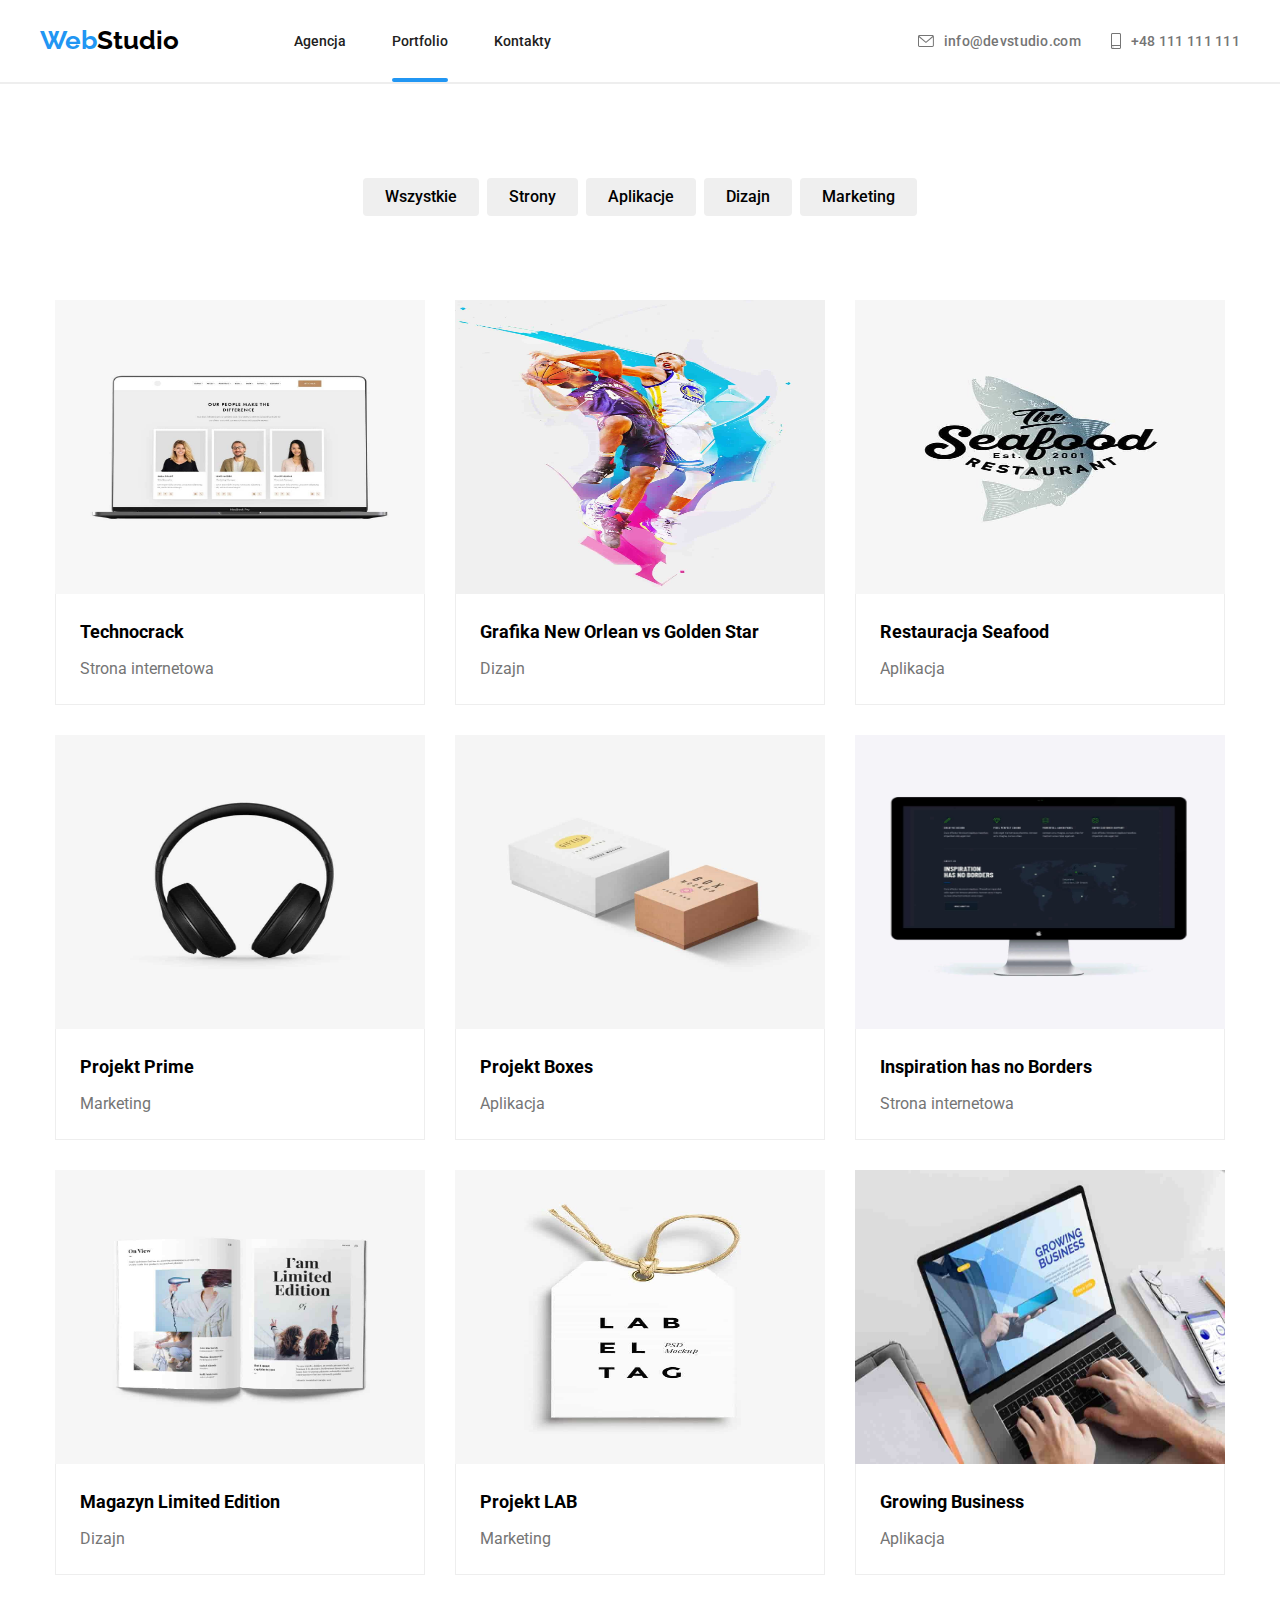
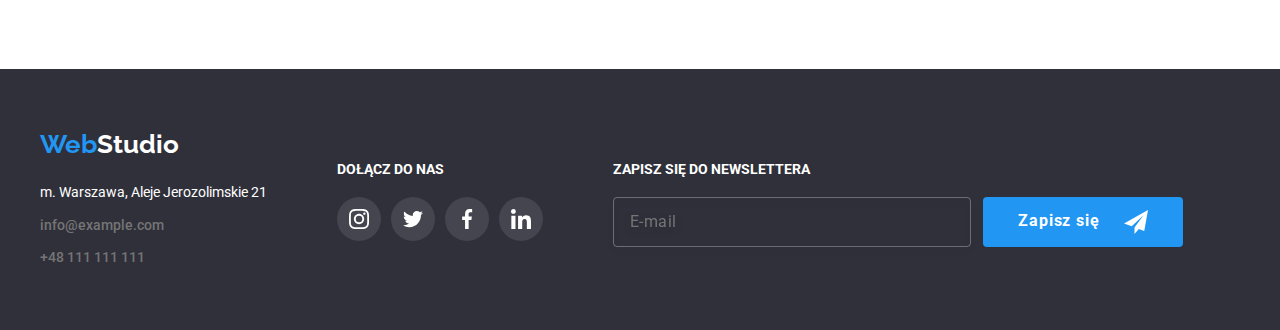
==== portfolio.html @ 79625eb6 "probna wersja" ====
<!DOCTYPE html>
<html lang="pl">
  <head>
    <meta charset="UTF-8" />
    <meta http-equiv="X-UA-Compatible" content="IE=edge" />
    <meta name="viewport" content="width=device-width, initial-scale=1.0" />
    <title>Portfolio</title>
    <link rel="stylesheet" href="https://cdnjs.cloudflare.com/ajax/libs/modern-normalize/1.1.0/modern-normalize.min.css" />
    <link rel="stylesheet" href="./css/main.min.css" />
    <link rel="preconnect" href="https://fonts.googleapis.com" />
    <link rel="preconnect" href="https://fonts.gstatic.com" crossorigin />
    <link
      href="https://fonts.googleapis.com/css2?family=Raleway:wght@700&family=Roboto:wght@400;500;700;900&display=swap"
      rel="stylesheet"
    />
  </head>
  <body>
    
      <header class="header">
        <div class="container">
        <div class="page-header">
          <a class="logo" href="index.html"><span class="logo--highlight">Web</span>Studio</a>
          <nav class="nav">
            <ul class="nav__list">
              <li><a class="nav__item" href="index.html">Agencja</a></li>
              <li>
                <a class="nav__item nav__item--active" href="portfolio.html">Portfolio</a>
              </li>
              <li><a class="nav__item" href="#">Kontakty</a></li>
            </ul>
          </nav>
          <div class="contact">
            <ul class="contact__list">
              <li>
                <a class="contact__item contact__item--mail" href="mailto:info@devstudio.com"
                  >
                  <div class="contact__icon">
                  <svg width="16" height="12">
                    <use href="./images/icons.svg#icon-email"></use>
                  </svg>
                </div>
                  info@devstudio.com</a
                >
              </li>
              <li>
                <a class="contact__item contact__item--number" href="tel:+48111111111"
                  >
                  <div class="contact__icon">
                  <svg width="10" height="16">
                  <use href="./images/icons.svg#icon-smartphone"></use>
                  </svg>
                  </div>
             +48 111 111 111</a
                >
              </li>
            </ul>
          </div>
        </div>
        </div>
      </header>
      <hr class="header__border" />
      
        <main>
          <section>
          <div class="container">
          <div class="buttons">
            <ul class="button__list">
              <li>
                <button type="button" class="button--portfolio">
                  <span class="button--text">Wszystkie</span>
                </button>
              </li>
              <li>
                <button type="button" class="button--portfolio">
                  <span class="button--text">Strony</span>
                </button>
              </li>
              <li>
                <button type="button" class="button--portfolio">
                  <span class="button--text">Aplikacje</span>
                </button>
              </li>
              <li>
                <button type="button" class="button--portfolio">
                  <span class="button--text">Dizajn</span>
                </button>
              </li>
              <li>
                <button type="button" class="button--portfolio">
                  <span class="button--text">Marketing</span>
                </button>
              </li>
            </ul>
          </div>
          </div>
        </section>
        <div class="container">
          <div>
            <ul class="grid grid__list">
              <li class="grid__item">
                <figure class=" grid__overlay">
                  <div class="grid__overlay--second">
                    <img class="grid__image"
                    src="images/photo2-1.jpg"
                    alt="Przedstawienie pracowników"
                    width="370"
                    height="294"
                  />
                  <div class="text__box">
                    <p class="text__box--description">Technocrack jest popularną platformą wykorzystywaną do rozpowszechniania koronawirusa. Firmy wykorzystują tę platformę do celów szpiegowskich i ataków na niezabezpieczone serwery konkurencji</p>
                  </div>
                  </div>
                  
                  
                  <figcaption class="grid__figcaption">
                    <p class="grid__name">Technocrack</p>
                    <p class="grid__subtitle">Strona internetowa</p>
                  </figcaption>
                </figure>
              </li>
              <li class="grid__item">
                <figure class=" grid__overlay">
                  <div class="grid__overlay--second">
                    <img class="grid__image"
                    src="images/photo2-2.jpg"
                    alt="Koszykarze walczący o piłkę"
                    width="370"
                    height="294"
                  />
                  <div class="text__box">
                    <p class="text__box--description">Technocrack jest popularną platformą wykorzystywaną do rozpowszechniania koronawirusa. Firmy wykorzystują tę platformę do celów szpiegowskich i ataków na niezabezpieczone serwery konkurencji</p>
                  </div>
                  </div>
                  
                  
                  <figcaption class="grid__figcaption">
                    <p class="grid__name">
                      Grafika New Orlean vs Golden Star
                    </p>

                    <p class="grid__subtitle">Dizajn</p>
                  </figcaption>
                </figure>
              </li>
              <li class=" grid__item">
                <figure class="grid__overlay">
                  <div class="grid__overlay--second">
                     <img class="grid__image"
                    src="images/photo2-3.jpg"
                    alt="Logo Restauracji"
                    width="370"
                    height="294"
                  />
                  <div class="text__box">
                    <p class="text__box--description">Technocrack jest popularną platformą wykorzystywaną do rozpowszechniania koronawirusa. Firmy wykorzystują tę platformę do celów szpiegowskich i ataków na niezabezpieczone serwery konkurencji</p>
                  </div>
                  </div>
                  
                  <figcaption class="grid__figcaption">
                    <p class="grid__name">Restauracja Seafood</p>
                    <p class="grid__subtitle">Aplikacja</p>
                  </figcaption>
                </figure>
              </li>
              <li class="grid__item">
                <figure class="grid__overlay">
                  <div class="grid__overlay--second">
                    <img class="grid__image"
                    src="images/photo2-4.jpg"
                    alt="Słuchawki nauszne"
                    width="370"
                    height="294"
                  />
                  <div class="text__box">
                    <p class="text__box--description">Technocrack jest popularną platformą wykorzystywaną do rozpowszechniania koronawirusa. Firmy wykorzystują tę platformę do celów szpiegowskich i ataków na niezabezpieczone serwery konkurencji</p>
                  </div>
                  </div>
                  
                  <figcaption class="grid__figcaption">
                    <p class="grid__name">Projekt Prime</p>
                    <p class="grid__subtitle">Marketing</p>
                  </figcaption>
                </figure>
              </li>
              <li class="grid__item">
                <figure class="grid__overlay">
                  <div class="grid__overlay--second">
                    <img class="grid__image"
                    src="images/photo2-5.jpg"
                    alt="Dwa pudełka różnej wielkości"
                    width="370"
                    height="294"
                  />
                  <div class="text__box">
                    <p class="text__box--description">Technocrack jest popularną platformą wykorzystywaną do rozpowszechniania koronawirusa. Firmy wykorzystują tę platformę do celów szpiegowskich i ataków na niezabezpieczone serwery konkurencji</p>
                  </div>
                  </div>
                  
                  <figcaption class="grid__figcaption">
                    <p class="grid__name">Projekt Boxes</p>
                    <p class="grid__subtitle">Aplikacja</p>
                  </figcaption>
                </figure>
              </li>
              <li class="grid__item">
                <figure class="grid__overlay">
                  <div class="grid__overlay--second">
                    <img class="grid__image"
                    src="images/photo2-6.jpg"
                    alt="Monitor przedstawiający aplikację"
                    width="370"
                    height="294"
                  />
                  <div class="text__box">
                    <p class="text__box--description">Technocrack jest popularną platformą wykorzystywaną do rozpowszechniania koronawirusa. Firmy wykorzystują tę platformę do celów szpiegowskich i ataków na niezabezpieczone serwery konkurencji</p>
                  </div>
                  </div>
                  
                  <figcaption class="grid__figcaption">
                    <p class="grid__name">
                      Inspiration has no Borders
                    </p>
                    <p class="grid__subtitle">Strona internetowa</p>
                  </figcaption>
                </figure>
              </li>
              <li class=" grid__item">
                <figure class="grid__overlay">
                  <div class="grid__overlay--second">
                    <img class="grid__image"
                    src="images/photo2-7.jpg"
                    alt="Strony czasopisma"
                    width="370"
                    height="294"
                  />
                  <div class="text__box">
                    <p class="text__box--description">Technocrack jest popularną platformą wykorzystywaną do rozpowszechniania koronawirusa. Firmy wykorzystują tę platformę do celów szpiegowskich i ataków na niezabezpieczone serwery konkurencji</p>
                  </div>
                  </div>
                 
                  <figcaption class="grid__figcaption">
                    <p class="grid__name">
                      Magazyn Limited Edition
                    </p>
                    <p class="grid__subtitle">Dizajn</p>
                  </figcaption>
                </figure>
              </li>
              <li class=" grid__item">
                <figure class="grid__overlay">
                  <div class="grid__overlay--second">
                    <img class="grid__image"
                    src="images/photo2-8.jpg"
                    alt="Biały brelok z napisem"
                    width="370"
                    height="294"
                  />
                  <div class="text__box">
                    <p class="text__box--description">Technocrack jest popularną platformą wykorzystywaną do rozpowszechniania koronawirusa. Firmy wykorzystują tę platformę do celów szpiegowskich i ataków na niezabezpieczone serwery konkurencji</p>
                  </div>
                  </div>
                  
                  <figcaption class="grid__figcaption">
                    <p class="grid__name">Projekt LAB</p>
                    <p class="grid__subtitle">Marketing</p>
                  </figcaption>
                </figure>
              </li>
              <li class=" grid__item">
                <figure class="grid__overlay">
                  <div class="grid__overlay--second">
                     <img class="grid__image"
                    src="images/photo2-9.jpg"
                    alt="Laptop przedstawiający aplikację biznesową"
                    width="370"
                    height="294"
                  />
                  <div class="text__box">
                    <p class="text__box--description">Technocrack jest popularną platformą wykorzystywaną do rozpowszechniania koronawirusa. Firmy wykorzystują tę platformę do celów szpiegowskich i ataków na niezabezpieczone serwery konkurencji</p>
                  </div>
                  </div>
                 
                  <figcaption class="grid__figcaption">
                    <p class="grid__name">Growing Business</p>
                    <p class="grid__subtitle">Aplikacja</p>
                  </figcaption>
                </figure>
              </li>
            </ul>
          </div>
          </div>
        </div>
        </main>
      
        <footer class="footer">
        <div class="container">
        <div class="page-footer">
          <a class="logo" href="index.html"
            ><span class="logo--highlight">Web</span
            ><span class="logo--second-color">Studio</span></a
          >
          <div class="page-footer__description">
            <div>
          <address class="address"><p class="address--color"> m. Warszawa, Aleje Jerozolimskie 21</p>
          <div>
            <ul class="footer-contact__list">
              <li class="footer-contact__item--mail">
                <a class="footer-contact__link" href="mailto:info@example.com"
                  >info@example.com</a
                >
              </li>
              <li class="footer-contact__item--number">
                <a class="footer-contact__link" href="tel:+48111111111"
                  >+48 111 111 111</a
                >
              </li>
            </ul>
          </div>
        </div>
        <div class="page-footer__description--section">
          <h4>DOŁĄCZ DO NAS</h4>
          <ul class="social__list">
            <li>
              <a class="social__link" href="#">
                <svg class="social__icon">
                  <use width="20" height="20" href="./images/icons.svg#icon-instagram"></use>
                </svg>
              </a>
            </li>
            <li>
              <a class="social__link" href="#">
                <svg class="social__icon">
                  <use width="20" height="20" href="./images/icons.svg#icon-twitter-1"></use>
                </svg>
              </a>
            </li>
            <li>
              <a class="social__link" href="#">
                <svg class="social__icon">
                  <use width="20" height="20" href="./images/icons.svg#icon-facebook-1"></use>
                </svg>
              </a>
            </li>
            <li>
              <a class="social__link" href="#">
                <svg class="social__icon">
                  <use width="20" height="20" href="./images/icons.svg#icon-linkedin-1"></use>
                </svg>
              </a>
            </li>
          </ul>
        </div>
      </addres>
      <div class="newsletter-box">
        <h4 class="newsletter__text">ZAPISZ SIĘ DO NEWSLETTERA</h4>
        <form class="newsletter__form">
          <label class="newsletter__label">
            <input class="newsletter__input" type="email" name="email" placeholder="E-mail">
          </label>
          <button class="newsletter__submit" type="submit">Zapisz się
            <svg width="24px" height="24px">
              <use href="images/icons.svg#icon-icon-send"></use>
            </svg>
          </button>
        </form>
      </div>
        </div>
        </div>
        </div>
      </footer>
     <script src="./js/modal.js"></script>
  </body>
</html>
---- css/main.min.css ----
.backdrop{position:fixed;left:0px;top:0px;z-index:3;width:100%;height:100%;background-color:rgba(0,0,0,.2);transition:transform 500ms linear,visibility 500ms linear,opacity 500ms linear}.is-hidden{transform:scaleY(0);visibility:hidden;opacity:0;pointer-events:none}button:hover,button:active,button:focus{color:var(--second-color, white);background-color:#2196f3}.buttons{display:flex;justify-content:space-around}.button__list{list-style-type:none;display:flex;gap:8px;padding-top:94px}.button--portfolio{padding:6px 22px;border-radius:4px;line-height:1.625;color:var(--brand-color, black);border:#f5f4fa;font-weight:500;font-size:16px;transition:color 250ms cubic-bezier(0.4, 0, 0.2, 1)}.button--portfolio:hover{box-shadow:0px 3px 1px rgba(0,0,0,.1),0px 1px 2px rgba(0,0,0,.08),0px 2px 2px rgba(0,0,0,.12);cursor:pointer}.button--text{font-weight:500;font-size:16px}.header{display:flex;margin-left:15px;margin-right:15px}.header__border{border:1px solid #eee;margin:0}.page-header{display:flex;justify-content:space-between;align-items:center}.logo{text-decoration:none;font-family:"Raleway",sans-serif;line-height:1.2;color:var(--brand-color, black);font-weight:700;font-size:26px;padding-top:24px;padding-bottom:25px}.logo--highlight{color:#2196f3}.logo--second-color{color:var(--second-color, white)}.nav{display:inline-flex;gap:46px;margin-left:93px;margin-right:345px}.nav__list{list-style-type:none;display:flex;gap:46px;padding-top:32px}.nav__item{font-family:"Roboto";font-style:normal;font-weight:500;font-size:14px;color:#212121;text-decoration:none;transition:color 250ms cubic-bezier(0.4, 0, 0.2, 1)}.nav__item--active::after{content:"";display:block;border:2px solid #2196f3;margin-top:28px;border-radius:2px}.nav__item:hover,.nav__item:focus{color:#2196f3;text-decoration:none}.nav__item:hover,.nav__item:focus,.nav__item:active{color:#2196f3}.contact{display:inline-flex;flex-wrap:nowrap;align-items:center}.contact__list{list-style-type:none;display:flex;padding-left:0px;gap:30px}.contact__icon{display:flex;justify-content:center;align-items:center;padding-right:10px;fill:#757575}.contact__icon:hover{fill:#2196f3}.contact__item{text-decoration:none;color:#757575;display:flex;line-height:1.142em;letter-spacing:.02em;font-weight:500;font-size:14px;transition:color 250ms cubic-bezier(0.4, 0, 0.2, 1)}.contact__item:hover,.contact__item:active,.contact__item:focus{color:#2196f3}.contact__item:hover .contact__item-number{padding-left:50px}.contact__item:hover .contact__icon{fill:#2196f3}.modal{position:absolute;top:50%;left:50%;transform:translate(-50%, -50%);width:528px;height:581px;background-color:#fff;box-shadow:0px 1px 3px rgba(0,0,0,.12),0px 1px 1px rgba(0,0,0,.14),0px 2px 1px rgba(0,0,0,.2);border-radius:4px}.modal--close{position:absolute;top:8px;right:8px;width:30px;height:30px;background-color:#fff;border:1px solid rgba(0,0,0,.1);border-radius:100%;cursor:pointer;transition:fill 250ms cubic-bezier(0.4, 0, 0.2, 1) 0ms}.modal__window{position:absolute;display:flex;flex-direction:column;margin:0;padding:0;left:40px;top:40px}#modal--form{font-weight:700;font-size:20px;line-height:1.15;text-align:center;letter-spacing:.03em;color:#212121;margin-bottom:12px;padding-left:40px;padding-right:40px}.modal__label{display:flex;flex-direction:column;margin-bottom:10px;gap:4px}.modal__label>textarea{width:448px;height:120px;border:1px solid rgba(33,33,33,.2);border-radius:4px;margin-top:4px;padding-left:16px;padding-top:12px;outline-color:#2196f3;transition:outline-color 250ms cubic-bezier(0.4, 0, 0.2, 1) 0ms}.modal__title{font-size:12px;line-height:1.2;letter-spacing:.01em;color:#757575}.modal__button--submit{width:200px;height:50px;background:#2196f3;box-shadow:0px 4px 4px rgba(0,0,0,.15);border-radius:4px;border:none;margin-left:124px;margin-top:30px;font-weight:700;font-size:16px;line-height:1.9;letter-spacing:.06em;color:#fff;margin-bottom:40px;cursor:pointer}.modal__input{position:relative;transition:outline-color 250ms cubic-bezier(0.4, 0, 0.2, 1) 0ms}.modal__input-icon{top:14px;left:15px;transition:fill 250ms cubic-bezier(0.4, 0, 0.2, 1) 0ms}.modal__input>input{width:448px;height:40px;border:1px solid rgba(33,33,33,.2);border-radius:4px;padding-left:40px}.modal__input>svg{position:absolute}.modal__input input:focus{outline-color:#2196f3}.modal__input input:focus+svg{fill:#2196f3}.textarea-resize{resize:none}.checkbox{display:block;position:relative;cursor:pointer}.checkbox input{display:none;opacity:0;cursor:pointer;height:0;width:0}.checkbox--regulations{color:#2196f3;text-decoration:underline;cursor:pointer}.checkbox__input:checked+.checkmark{border:none}.checkbox__input:checked+.checkmark svg{visibility:visible}.checkbox__text{font-family:"Roboto";font-size:14px;line-height:1.71;color:#757575;padding-left:39px}.checkmark{height:15px;width:16px;background-color:var(--white-color);border:2px solid #000;position:absolute;top:3px;left:15px;cursor:pointer;border-radius:2px}.checkmark__icon{height:15px;width:16px;visibility:hidden;transition:outline-color 250ms cubic-bezier(0.4, 0, 0.2, 1) 0ms}.check-icon{height:15px;width:16px;visibility:hidden}.footer{background-color:#2f303a}.page-footer{padding-top:60px}.page-footer__description{display:flex;gap:70px}.page-footer__description--section{font-size:14px;font-weight:700;color:#fff}.address{color:var(--second-color, white);line-height:1.71;font-style:normal;font-size:14px}.address--color{font-style:normal;font-size:14px;font-family:"Roboto";font-weight:400;padding-top:20px}.footer-contact__list{list-style-type:none;line-height:1.71}.footer-contact__item--mail{padding-top:9px}.footer-contact__item--number{padding-top:9px;padding-bottom:60px}.footer-contact__link{text-decoration:none;color:#757575;font-weight:500;font-size:14px;transition:color 250ms cubic-bezier(0.4, 0, 0.2, 1)}.footer-contact__link:hover,.footer-contact__link:active,.footer-contact__link:focus{color:#2196f3}.social__link{background-color:rgba(255,255,255,.1);width:44px;height:44px;border-radius:50%;align-items:center;justify-content:center;display:flex;margin-top:20px;transition:fill 250ms cubic-bezier(0.4, 0, 0.2, 1) 0ms,background-color 250ms cubic-bezier(0.4, 0, 0.2, 1) 0ms}.social__link:hover{background-color:#2196f3}.social__link:hover svg{fill:#fff}.newsletter__text{font-size:14px;font-weight:700;color:#fff;margin-bottom:20px}.newsletter__form{display:flex;align-items:flex-end;gap:12px;flex-direction:row}.newsletter__label{display:flex;flex-direction:column}.newsletter__input{width:358px;height:50px;border:1px solid rgba(255,255,255,.3);filter:drop-shadow(0px 4px 4px rgba(0, 0, 0, 0.15));border-radius:4px;background-color:inherit;font-family:"Roboto";font-size:16px;line-height:1.25px;letter-spacing:.03em;color:#fff;padding-left:16px;outline-color:#2196f3;transition:outline-color 250ms cubic-bezier(0.4, 0, 0.2, 1) 0ms}.newsletter__submit{width:200px;height:50px;background-color:#2196f3;color:#fff;border-radius:4px;font-weight:700;font-size:16px;line-height:1.9;display:flex;align-items:center;gap:24px;text-align:center;letter-spacing:.06em;border:none;justify-content:center;transition:box-shadow 250ms cubic-bezier(0.4, 0, 0.2, 1) 0ms}.newsletter__submit:hover{cursor:pointer}body{font-family:"Roboto","Raleway",sans-serif;color:var(--brand-color, black);background:var(--second-color, white);margin:auto}*{box-sizing:border-box;margin:0;padding:0}.container{width:100%;margin:0 auto}@media screen and (min-width: 480px){.container{max-width:480px}}@media screen and (min-width: 768px){.container{max-width:768px}}@media screen and (min-width: 1200px){.container{max-width:1200px}}.main__title{background-color:#2f303a;background-image:linear-gradient(to bottom, rgba(47, 48, 58, 0.4), rgba(47, 48, 58, 0.4)),url(../images/bg-img-480px.jpg);background-size:480px 400px;background-position:center;background-repeat:no-repeat}.content{text-align:center}.content__text{font-style:normal;font-weight:900;font-size:26px;line-height:1.61;letter-spacing:.06em;color:#fff;padding-top:118px;padding-bottom:30px}.content__button{background-color:#2196f3;cursor:pointer;line-height:1.875;color:#212121;border:none #f5f4fa;font-weight:700;font-size:16px;font-family:"Roboto";text-align:center;border-radius:4px;padding:10px 41px 10px 42px;margin-bottom:118px}.content__button--style{color:#fff}.content__button--style:hover{cursor:pointer}.main__cards{padding-top:94px}.marks{list-style-type:none;display:flex;gap:30px;padding-left:15px;padding-right:15px}.marks__image{display:flex;background-color:#f5f4fa;margin-bottom:30px;padding-top:25px;padding-bottom:25px;padding-left:102.34px;padding-right:102.34px;border-radius:4px}.marks__title{line-height:1.36;font-weight:700;color:var(--brand-color, black);font-size:14px}.marks__text{line-height:1.71;padding-top:10px;color:#757575;font-size:14px}.gallery__title{font-size:36px;font-weight:700;font-family:"Roboto";text-align:center;padding-bottom:50px;padding-top:94px;line-height:1.17}.gallery__list{list-style-type:none;display:flex;justify-content:center;gap:30px}.gallery__thumb{position:relative;margin:0}.gallery__label{position:absolute;display:flex;width:370px;height:70px;top:224px;align-items:center;justify-content:center;font-weight:700;font-size:14px;line-height:1.14;text-transform:uppercase;color:#fff;background:rgba(47,48,58,.8)}.team{list-style-type:none;display:flex;justify-content:center;padding-top:50px;padding-bottom:94px;padding-left:0;justify-content:space-between}.team__background{background-color:#f5f4fa;margin-top:94px}.team__title{font-size:36px;font-weight:700;text-align:center;font-family:"Roboto";padding-top:94px;line-height:1.17}.team__figure{margin:0;padding:0;background-color:#fff;box-shadow:0px 1px 3px rgba(0,0,0,.12),0px 1px 1px rgba(0,0,0,.14),0px 2px 1px rgba(0,0,0,.2);border-radius:0px 0px 4px 4px}.team__figcaption{padding-bottom:16px;line-height:1.17}.team__name{font-size:16px;font-weight:500;padding-top:30px;text-align:center}.team__subtitle{font-size:16px;text-align:center;padding-top:10px;color:#757575}.social__list{display:flex;gap:10px;justify-content:center;align-items:center;list-style-type:none}.social__item{padding-bottom:30px}.social__content{display:flex;width:44px;height:44px;border-radius:50%;align-items:center;justify-content:center;transition:fill 250ms cubic-bezier(0.4, 0, 0.2, 1) 0ms,background-color 250ms cubic-bezier(0.4, 0, 0.2, 1) 0ms;background-color:rgba(255,255,255,.1)}.social__content:hover{background-color:#2196f3;cursor:pointer}.social__content:hover svg{fill:#fff}.social__icon--team{fill:#afb1b8;height:20px;width:20px}.social__icon--team:hover{fill:#fff}.social__icon{fill:#fff;height:20px;width:20px}.clients__title{font-size:36px;font-weight:700;text-align:center;font-family:"Roboto";padding-top:94px;line-height:1.17;padding-bottom:50px}.clients__list{display:flex;gap:30px;justify-content:center;align-items:center;list-style-type:none}.clients__box{height:92px;width:170px;border:1px solid #afb1b8;border-radius:4px;display:flex;align-items:center;justify-content:center;margin-bottom:94px;transition:fill 250ms cubic-bezier(0.4, 0, 0.2, 1) 0ms,border 250ms cubic-bezier(0.4, 0, 0.2, 1) 0ms}.clients__box:hover svg{fill:#2196f3}.clients__box:hover{border:1px solid #2196f3}.clients__icons{fill:#afb1b8;width:106px;height:60px;transition:fill 250ms cubic-bezier(0.4, 0, 0.2, 1) 0ms}.grid__list{list-style-type:none;display:flex;margin-top:84px;flex-wrap:wrap;padding-left:0;margin-bottom:94px;justify-content:space-around;row-gap:30px}.grid__item{background:#fff}.grid__item:hover .text__box{transform:translateX(0);background-color:var(--first-color)}.grid__overlay{position:relative;overflow:hidden;margin:0}.grid__overlay:hover{cursor:pointer;box-shadow:1px 4px 6px rgba(0,0,0,.16),0px 4px 4px rgba(0,0,0,.06),0px 1px 1px rgba(0,0,0,.12)}.grid__overlay--second{position:relative;overflow:hidden}.grid__image{display:block}.text__box{position:absolute;bottom:0;transform:translatey(100%);transition:ease-in 250ms}.text__box--description{background-color:#2196f3;font-family:"Roboto";font-style:normal;font-weight:400;font-size:18px;line-height:1.555;letter-spacing:.03em;color:#fff;padding:49px 45px 49px 24px;margin:0%}.grid__figcaption{padding:20px 24px;border-bottom:1px solid #eee;border-left:1px solid #eee;border-right:1px solid #eee}.grid__name{padding-bottom:4px;font-weight:700;font-size:18px;line-height:2}.grid__subtitle{color:#757575;line-height:1.875;font-size:16px}/*# sourceMappingURL=main.min.css.map */
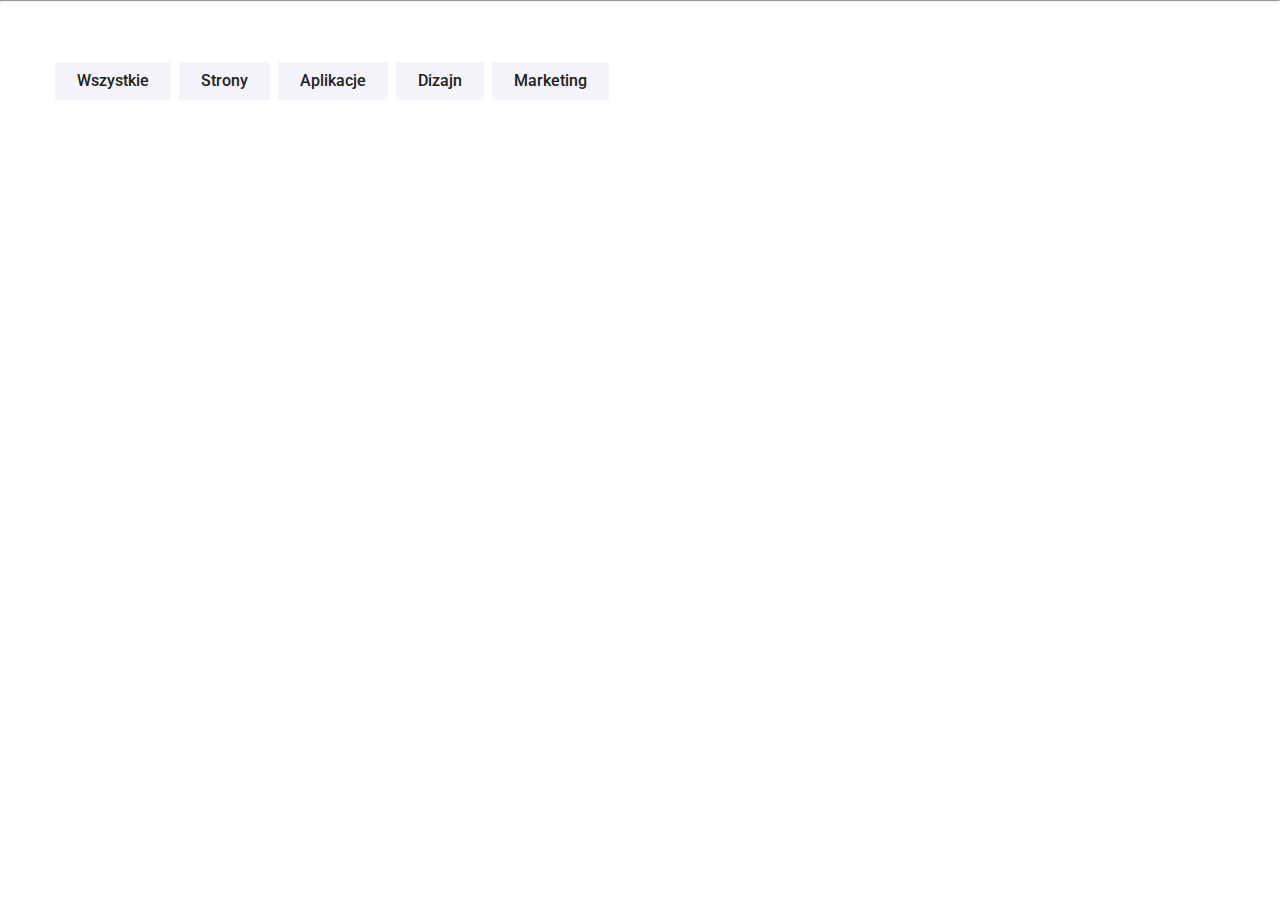
==== commit ea8d9f0e: "321321321321312" ====
--- a/portfolio.html
+++ b/portfolio.html
@@ -16,7 +16,7 @@
   </head>
   <body>
     
-      <header class="header">
+      <!-- <header class="header">
         <div class="container">
         <div class="page-header">
           <a class="logo" href="index.html"><span class="logo--highlight">Web</span>Studio</a>
@@ -57,7 +57,7 @@
           </div>
         </div>
         </div>
-      </header>
+      </header> -->
       <hr class="header__border" />
       
         <main>
@@ -94,7 +94,7 @@
           </div>
           </div>
         </section>
-        <div class="container">
+        <!-- <div class="container">
           <div>
             <ul class="grid grid__list">
               <li class="grid__item">
@@ -288,86 +288,86 @@
               </li>
             </ul>
           </div>
-          </div>
+          </div> -->
         </div>
         </main>
       
-        <footer class="footer">
-        <div class="container">
-        <div class="page-footer">
-          <a class="logo" href="index.html"
-            ><span class="logo--highlight">Web</span
-            ><span class="logo--second-color">Studio</span></a
-          >
-          <div class="page-footer__description">
-            <div>
-          <address class="address"><p class="address--color"> m. Warszawa, Aleje Jerozolimskie 21</p>
-          <div>
-            <ul class="footer-contact__list">
-              <li class="footer-contact__item--mail">
-                <a class="footer-contact__link" href="mailto:info@example.com"
-                  >info@example.com</a
-                >
-              </li>
-              <li class="footer-contact__item--number">
-                <a class="footer-contact__link" href="tel:+48111111111"
-                  >+48 111 111 111</a
-                >
-              </li>
-            </ul>
-          </div>
-        </div>
-        <div class="page-footer__description--section">
-          <h4>DOŁĄCZ DO NAS</h4>
-          <ul class="social__list">
-            <li>
-              <a class="social__link" href="#">
-                <svg class="social__icon">
-                  <use width="20" height="20" href="./images/icons.svg#icon-instagram"></use>
-                </svg>
-              </a>
-            </li>
-            <li>
-              <a class="social__link" href="#">
-                <svg class="social__icon">
-                  <use width="20" height="20" href="./images/icons.svg#icon-twitter-1"></use>
-                </svg>
-              </a>
-            </li>
-            <li>
-              <a class="social__link" href="#">
-                <svg class="social__icon">
-                  <use width="20" height="20" href="./images/icons.svg#icon-facebook-1"></use>
-                </svg>
-              </a>
-            </li>
-            <li>
-              <a class="social__link" href="#">
-                <svg class="social__icon">
-                  <use width="20" height="20" href="./images/icons.svg#icon-linkedin-1"></use>
-                </svg>
-              </a>
-            </li>
-          </ul>
-        </div>
-      </addres>
-      <div class="newsletter-box">
-        <h4 class="newsletter__text">ZAPISZ SIĘ DO NEWSLETTERA</h4>
-        <form class="newsletter__form">
-          <label class="newsletter__label">
-            <input class="newsletter__input" type="email" name="email" placeholder="E-mail">
-          </label>
-          <button class="newsletter__submit" type="submit">Zapisz się
-            <svg width="24px" height="24px">
-              <use href="images/icons.svg#icon-icon-send"></use>
-            </svg>
-          </button>
-        </form>
-      </div>
-        </div>
-        </div>
-        </div>
-      </footer>
+        <!-- <footer class="footer">
+          <div class="footer__container container">
+            <div class="page-footer">
+              <div class="page-footer__description">
+                <a class="logo-footer logo" href="index.html"><span class="logo--highlight">Web</span><span
+                    class="logo--second-color">Studio</span></a>
+        
+                <div>
+                  <address class="address">
+                    <p class=" address--color"> m. Warszawa, Aleje Jerozolimskie 21</p>
+                    <div>
+                      <ul class="footer-contact__list">
+                        <li class="footer-contact__item--mail">
+                          <a class="footer-contact__link" href="mailto:info@example.com">info@example.com</a>
+                        </li>
+                        <li class="footer-contact__item--number">
+                          <a class="footer-contact__link" href="tel:+48111111111">+48 111 111 111</a>
+                        </li>
+                      </ul>
+                    </div>
+                </div>
+              </div>
+              <div class="join">
+                <h4 class="join__text">DOŁĄCZ DO NAS</h4>
+                <ul class="social__list social__list-footer">
+                  <li>
+                    <a class="social__link" href="#">
+                      <svg class="social__icon" width="20" height="20">
+                        <use href="./images/icons.svg#icon-instagram"></use>
+                      </svg>
+                    </a>
+                  </li>
+                  <li>
+                    <a class="social__link" href="#">
+                      <svg class="social__icon" width="20" height="20">
+                        <use href="./images/icons.svg#icon-twitter-1"></use>
+                      </svg>
+                    </a>
+                  </li>
+                  <li>
+                    <a class="social__link" href="#">
+                      <svg class="social__icon" width="20" height="20">
+                        <use href="./images/icons.svg#icon-facebook-1"></use>
+                      </svg>
+                    </a>
+                  </li>
+                  <li>
+                    <a class="social__link" href="#">
+                      <svg class="social__icon" width="20" height="20">
+                        <use href="./images/icons.svg#icon-linkedin-1"></use>
+                      </svg>
+                    </a>
+                  </li>
+                </ul>
+              </div>
+              </addres>
+        
+            </div>
+            <div class="subscribe">
+              <h4 class="newsletter__text">ZAPISZ SIĘ DO NEWSLETTERA</h4>
+              <form class="newsletter__form">
+                <label class="newsletter__label">
+                  <input class="newsletter__input" type="email" name="email" placeholder="E-mail">
+                </label>
+                <button class="newsletter__submit" type="submit">Zapisz się
+                  <svg width="24px" height="24px">
+                    <use href="images/icons.svg#icon-icon-send"></use>
+                  </svg>
+                </button>
+              </form>
+            </div>
+        
+        
+        
+          </div>
+        </footer> -->
      <script src="./js/modal.js"></script>
   </body>
 </html>
--- a/css/main.min.css
+++ b/css/main.min.css
@@ -1 +1 @@
-.backdrop{position:fixed;left:0px;top:0px;z-index:3;width:100%;height:100%;background-color:rgba(0,0,0,.2);transition:transform 500ms linear,visibility 500ms linear,opacity 500ms linear}.is-hidden{transform:scaleY(0);visibility:hidden;opacity:0;pointer-events:none}button:hover,button:active,button:focus{color:var(--second-color, white);background-color:#2196f3}.buttons{display:flex;justify-content:space-around}.button__list{list-style-type:none;display:flex;gap:8px;padding-top:94px}.button--portfolio{padding:6px 22px;border-radius:4px;line-height:1.625;color:var(--brand-color, black);border:#f5f4fa;font-weight:500;font-size:16px;transition:color 250ms cubic-bezier(0.4, 0, 0.2, 1)}.button--portfolio:hover{box-shadow:0px 3px 1px rgba(0,0,0,.1),0px 1px 2px rgba(0,0,0,.08),0px 2px 2px rgba(0,0,0,.12);cursor:pointer}.button--text{font-weight:500;font-size:16px}.header{display:flex;margin-left:15px;margin-right:15px}.header__border{border:1px solid #eee;margin:0}.page-header{display:flex;justify-content:space-between;align-items:center}.logo{text-decoration:none;font-family:"Raleway",sans-serif;line-height:1.2;color:var(--brand-color, black);font-weight:700;font-size:26px;padding-top:24px;padding-bottom:25px}.logo--highlight{color:#2196f3}.logo--second-color{color:var(--second-color, white)}.nav{display:inline-flex;gap:46px;margin-left:93px;margin-right:345px}.nav__list{list-style-type:none;display:flex;gap:46px;padding-top:32px}.nav__item{font-family:"Roboto";font-style:normal;font-weight:500;font-size:14px;color:#212121;text-decoration:none;transition:color 250ms cubic-bezier(0.4, 0, 0.2, 1)}.nav__item--active::after{content:"";display:block;border:2px solid #2196f3;margin-top:28px;border-radius:2px}.nav__item:hover,.nav__item:focus{color:#2196f3;text-decoration:none}.nav__item:hover,.nav__item:focus,.nav__item:active{color:#2196f3}.contact{display:inline-flex;flex-wrap:nowrap;align-items:center}.contact__list{list-style-type:none;display:flex;padding-left:0px;gap:30px}.contact__icon{display:flex;justify-content:center;align-items:center;padding-right:10px;fill:#757575}.contact__icon:hover{fill:#2196f3}.contact__item{text-decoration:none;color:#757575;display:flex;line-height:1.142em;letter-spacing:.02em;font-weight:500;font-size:14px;transition:color 250ms cubic-bezier(0.4, 0, 0.2, 1)}.contact__item:hover,.contact__item:active,.contact__item:focus{color:#2196f3}.contact__item:hover .contact__item-number{padding-left:50px}.contact__item:hover .contact__icon{fill:#2196f3}.modal{position:absolute;top:50%;left:50%;transform:translate(-50%, -50%);width:528px;height:581px;background-color:#fff;box-shadow:0px 1px 3px rgba(0,0,0,.12),0px 1px 1px rgba(0,0,0,.14),0px 2px 1px rgba(0,0,0,.2);border-radius:4px}.modal--close{position:absolute;top:8px;right:8px;width:30px;height:30px;background-color:#fff;border:1px solid rgba(0,0,0,.1);border-radius:100%;cursor:pointer;transition:fill 250ms cubic-bezier(0.4, 0, 0.2, 1) 0ms}.modal__window{position:absolute;display:flex;flex-direction:column;margin:0;padding:0;left:40px;top:40px}#modal--form{font-weight:700;font-size:20px;line-height:1.15;text-align:center;letter-spacing:.03em;color:#212121;margin-bottom:12px;padding-left:40px;padding-right:40px}.modal__label{display:flex;flex-direction:column;margin-bottom:10px;gap:4px}.modal__label>textarea{width:448px;height:120px;border:1px solid rgba(33,33,33,.2);border-radius:4px;margin-top:4px;padding-left:16px;padding-top:12px;outline-color:#2196f3;transition:outline-color 250ms cubic-bezier(0.4, 0, 0.2, 1) 0ms}.modal__title{font-size:12px;line-height:1.2;letter-spacing:.01em;color:#757575}.modal__button--submit{width:200px;height:50px;background:#2196f3;box-shadow:0px 4px 4px rgba(0,0,0,.15);border-radius:4px;border:none;margin-left:124px;margin-top:30px;font-weight:700;font-size:16px;line-height:1.9;letter-spacing:.06em;color:#fff;margin-bottom:40px;cursor:pointer}.modal__input{position:relative;transition:outline-color 250ms cubic-bezier(0.4, 0, 0.2, 1) 0ms}.modal__input-icon{top:14px;left:15px;transition:fill 250ms cubic-bezier(0.4, 0, 0.2, 1) 0ms}.modal__input>input{width:448px;height:40px;border:1px solid rgba(33,33,33,.2);border-radius:4px;padding-left:40px}.modal__input>svg{position:absolute}.modal__input input:focus{outline-color:#2196f3}.modal__input input:focus+svg{fill:#2196f3}.textarea-resize{resize:none}.checkbox{display:block;position:relative;cursor:pointer}.checkbox input{display:none;opacity:0;cursor:pointer;height:0;width:0}.checkbox--regulations{color:#2196f3;text-decoration:underline;cursor:pointer}.checkbox__input:checked+.checkmark{border:none}.checkbox__input:checked+.checkmark svg{visibility:visible}.checkbox__text{font-family:"Roboto";font-size:14px;line-height:1.71;color:#757575;padding-left:39px}.checkmark{height:15px;width:16px;background-color:var(--white-color);border:2px solid #000;position:absolute;top:3px;left:15px;cursor:pointer;border-radius:2px}.checkmark__icon{height:15px;width:16px;visibility:hidden;transition:outline-color 250ms cubic-bezier(0.4, 0, 0.2, 1) 0ms}.check-icon{height:15px;width:16px;visibility:hidden}.footer{background-color:#2f303a}.page-footer{padding-top:60px}.page-footer__description{display:flex;gap:70px}.page-footer__description--section{font-size:14px;font-weight:700;color:#fff}.address{color:var(--second-color, white);line-height:1.71;font-style:normal;font-size:14px}.address--color{font-style:normal;font-size:14px;font-family:"Roboto";font-weight:400;padding-top:20px}.footer-contact__list{list-style-type:none;line-height:1.71}.footer-contact__item--mail{padding-top:9px}.footer-contact__item--number{padding-top:9px;padding-bottom:60px}.footer-contact__link{text-decoration:none;color:#757575;font-weight:500;font-size:14px;transition:color 250ms cubic-bezier(0.4, 0, 0.2, 1)}.footer-contact__link:hover,.footer-contact__link:active,.footer-contact__link:focus{color:#2196f3}.social__link{background-color:rgba(255,255,255,.1);width:44px;height:44px;border-radius:50%;align-items:center;justify-content:center;display:flex;margin-top:20px;transition:fill 250ms cubic-bezier(0.4, 0, 0.2, 1) 0ms,background-color 250ms cubic-bezier(0.4, 0, 0.2, 1) 0ms}.social__link:hover{background-color:#2196f3}.social__link:hover svg{fill:#fff}.newsletter__text{font-size:14px;font-weight:700;color:#fff;margin-bottom:20px}.newsletter__form{display:flex;align-items:flex-end;gap:12px;flex-direction:row}.newsletter__label{display:flex;flex-direction:column}.newsletter__input{width:358px;height:50px;border:1px solid rgba(255,255,255,.3);filter:drop-shadow(0px 4px 4px rgba(0, 0, 0, 0.15));border-radius:4px;background-color:inherit;font-family:"Roboto";font-size:16px;line-height:1.25px;letter-spacing:.03em;color:#fff;padding-left:16px;outline-color:#2196f3;transition:outline-color 250ms cubic-bezier(0.4, 0, 0.2, 1) 0ms}.newsletter__submit{width:200px;height:50px;background-color:#2196f3;color:#fff;border-radius:4px;font-weight:700;font-size:16px;line-height:1.9;display:flex;align-items:center;gap:24px;text-align:center;letter-spacing:.06em;border:none;justify-content:center;transition:box-shadow 250ms cubic-bezier(0.4, 0, 0.2, 1) 0ms}.newsletter__submit:hover{cursor:pointer}body{font-family:"Roboto","Raleway",sans-serif;color:var(--brand-color, black);background:var(--second-color, white);margin:auto}*{box-sizing:border-box;margin:0;padding:0}.container{width:100%;margin:0 auto}@media screen and (min-width: 480px){.container{max-width:480px}}@media screen and (min-width: 768px){.container{max-width:768px}}@media screen and (min-width: 1200px){.container{max-width:1200px}}.main__title{background-color:#2f303a;background-image:linear-gradient(to bottom, rgba(47, 48, 58, 0.4), rgba(47, 48, 58, 0.4)),url(../images/bg-img-480px.jpg);background-size:480px 400px;background-position:center;background-repeat:no-repeat}.content{text-align:center}.content__text{font-style:normal;font-weight:900;font-size:26px;line-height:1.61;letter-spacing:.06em;color:#fff;padding-top:118px;padding-bottom:30px}.content__button{background-color:#2196f3;cursor:pointer;line-height:1.875;color:#212121;border:none #f5f4fa;font-weight:700;font-size:16px;font-family:"Roboto";text-align:center;border-radius:4px;padding:10px 41px 10px 42px;margin-bottom:118px}.content__button--style{color:#fff}.content__button--style:hover{cursor:pointer}.main__cards{padding-top:94px}.marks{list-style-type:none;display:flex;gap:30px;padding-left:15px;padding-right:15px}.marks__image{display:flex;background-color:#f5f4fa;margin-bottom:30px;padding-top:25px;padding-bottom:25px;padding-left:102.34px;padding-right:102.34px;border-radius:4px}.marks__title{line-height:1.36;font-weight:700;color:var(--brand-color, black);font-size:14px}.marks__text{line-height:1.71;padding-top:10px;color:#757575;font-size:14px}.gallery__title{font-size:36px;font-weight:700;font-family:"Roboto";text-align:center;padding-bottom:50px;padding-top:94px;line-height:1.17}.gallery__list{list-style-type:none;display:flex;justify-content:center;gap:30px}.gallery__thumb{position:relative;margin:0}.gallery__label{position:absolute;display:flex;width:370px;height:70px;top:224px;align-items:center;justify-content:center;font-weight:700;font-size:14px;line-height:1.14;text-transform:uppercase;color:#fff;background:rgba(47,48,58,.8)}.team{list-style-type:none;display:flex;justify-content:center;padding-top:50px;padding-bottom:94px;padding-left:0;justify-content:space-between}.team__background{background-color:#f5f4fa;margin-top:94px}.team__title{font-size:36px;font-weight:700;text-align:center;font-family:"Roboto";padding-top:94px;line-height:1.17}.team__figure{margin:0;padding:0;background-color:#fff;box-shadow:0px 1px 3px rgba(0,0,0,.12),0px 1px 1px rgba(0,0,0,.14),0px 2px 1px rgba(0,0,0,.2);border-radius:0px 0px 4px 4px}.team__figcaption{padding-bottom:16px;line-height:1.17}.team__name{font-size:16px;font-weight:500;padding-top:30px;text-align:center}.team__subtitle{font-size:16px;text-align:center;padding-top:10px;color:#757575}.social__list{display:flex;gap:10px;justify-content:center;align-items:center;list-style-type:none}.social__item{padding-bottom:30px}.social__content{display:flex;width:44px;height:44px;border-radius:50%;align-items:center;justify-content:center;transition:fill 250ms cubic-bezier(0.4, 0, 0.2, 1) 0ms,background-color 250ms cubic-bezier(0.4, 0, 0.2, 1) 0ms;background-color:rgba(255,255,255,.1)}.social__content:hover{background-color:#2196f3;cursor:pointer}.social__content:hover svg{fill:#fff}.social__icon--team{fill:#afb1b8;height:20px;width:20px}.social__icon--team:hover{fill:#fff}.social__icon{fill:#fff;height:20px;width:20px}.clients__title{font-size:36px;font-weight:700;text-align:center;font-family:"Roboto";padding-top:94px;line-height:1.17;padding-bottom:50px}.clients__list{display:flex;gap:30px;justify-content:center;align-items:center;list-style-type:none}.clients__box{height:92px;width:170px;border:1px solid #afb1b8;border-radius:4px;display:flex;align-items:center;justify-content:center;margin-bottom:94px;transition:fill 250ms cubic-bezier(0.4, 0, 0.2, 1) 0ms,border 250ms cubic-bezier(0.4, 0, 0.2, 1) 0ms}.clients__box:hover svg{fill:#2196f3}.clients__box:hover{border:1px solid #2196f3}.clients__icons{fill:#afb1b8;width:106px;height:60px;transition:fill 250ms cubic-bezier(0.4, 0, 0.2, 1) 0ms}.grid__list{list-style-type:none;display:flex;margin-top:84px;flex-wrap:wrap;padding-left:0;margin-bottom:94px;justify-content:space-around;row-gap:30px}.grid__item{background:#fff}.grid__item:hover .text__box{transform:translateX(0);background-color:var(--first-color)}.grid__overlay{position:relative;overflow:hidden;margin:0}.grid__overlay:hover{cursor:pointer;box-shadow:1px 4px 6px rgba(0,0,0,.16),0px 4px 4px rgba(0,0,0,.06),0px 1px 1px rgba(0,0,0,.12)}.grid__overlay--second{position:relative;overflow:hidden}.grid__image{display:block}.text__box{position:absolute;bottom:0;transform:translatey(100%);transition:ease-in 250ms}.text__box--description{background-color:#2196f3;font-family:"Roboto";font-style:normal;font-weight:400;font-size:18px;line-height:1.555;letter-spacing:.03em;color:#fff;padding:49px 45px 49px 24px;margin:0%}.grid__figcaption{padding:20px 24px;border-bottom:1px solid #eee;border-left:1px solid #eee;border-right:1px solid #eee}.grid__name{padding-bottom:4px;font-weight:700;font-size:18px;line-height:2}.grid__subtitle{color:#757575;line-height:1.875;font-size:16px}/*# sourceMappingURL=main.min.css.map */+.backdrop{position:fixed;left:0px;top:0px;z-index:3;width:100%;height:100%;background-color:rgba(0,0,0,.2);transition:transform 500ms linear,visibility 500ms linear,opacity 500ms linear}.is-hidden{transform:scaleY(0);visibility:hidden;opacity:0;pointer-events:none}button:hover,button:active,button:focus{color:var(--second-color, white);background-color:#2196f3}.button__list{list-style-type:none;display:flex;flex-wrap:wrap;align-content:start;gap:8px;margin-bottom:40px;margin-top:60px}.button--portfolio{display:block;text-align:center;background-color:#f5f4fa;transition:color 250ms cubic-bezier(0.4, 0, 0.2, 1);border:none;font-size:16px;line-height:1.62;font-weight:500;color:#212121;padding:6px 22px}.buttons{display:flex;flex-wrap:wrap}pierwszy header .header{display:flex;margin-left:15px;margin-right:15px}pierwszy header .header__border{border:1px solid #eee;margin:0}.page-header{display:flex;justify-content:space-between;align-items:center}.logo{text-decoration:none;font-family:"Raleway",sans-serif;line-height:1.2;color:var(--brand-color, black);font-weight:700;font-size:26px;padding-top:24px;padding-bottom:25px}.logo--highlight{color:#2196f3}.logo--second-color{color:var(--second-color, white)}.nav{display:inline-flex;gap:46px;margin-left:93px;margin-right:345px}.nav__list{list-style-type:none;display:flex;gap:46px;padding-top:32px}.nav__item{font-family:"Roboto";font-style:normal;font-weight:500;font-size:14px;color:#212121;text-decoration:none;transition:color 250ms cubic-bezier(0.4, 0, 0.2, 1)}.nav__item--active::after{content:"";display:block;border:2px solid #2196f3;margin-top:28px;border-radius:2px}.nav__item:hover,.nav__item:focus{color:#2196f3;text-decoration:none}.nav__item:hover,.nav__item:focus,.nav__item:active{color:#2196f3}.contact{display:inline-flex;flex-wrap:nowrap;align-items:center}.contact__list{list-style-type:none;display:flex;padding-left:0px;gap:30px}.contact__icon{display:flex;justify-content:center;align-items:center;padding-right:10px;fill:#757575}.contact__icon:hover{fill:#2196f3}.contact__item{text-decoration:none;color:#757575;display:flex;line-height:1.142em;letter-spacing:.02em;font-weight:500;font-size:14px;transition:color 250ms cubic-bezier(0.4, 0, 0.2, 1)}.contact__item:hover,.contact__item:active,.contact__item:focus{color:#2196f3}.contact__item:hover .contact__item-number{padding-left:50px}.contact__item:hover .contact__icon{fill:#2196f3}.modal{position:absolute;top:50%;left:50%;transform:translate(-50%, -50%);width:528px;height:581px;background-color:#fff;box-shadow:0px 1px 3px rgba(0,0,0,.12),0px 1px 1px rgba(0,0,0,.14),0px 2px 1px rgba(0,0,0,.2);border-radius:4px}.modal--close{position:absolute;top:8px;right:8px;width:30px;height:30px;background-color:#fff;border:1px solid rgba(0,0,0,.1);border-radius:100%;cursor:pointer;transition:fill 250ms cubic-bezier(0.4, 0, 0.2, 1) 0ms}.modal__window{position:absolute;display:flex;flex-direction:column;margin:0;padding:0;left:40px;top:40px}#modal--form{font-weight:700;font-size:20px;line-height:1.15;text-align:center;letter-spacing:.03em;color:#212121;margin-bottom:12px;padding-left:40px;padding-right:40px}.modal__label{display:flex;flex-direction:column;margin-bottom:10px;gap:4px}.modal__label>textarea{width:448px;height:120px;border:1px solid rgba(33,33,33,.2);border-radius:4px;margin-top:4px;padding-left:16px;padding-top:12px;outline-color:#2196f3;transition:outline-color 250ms cubic-bezier(0.4, 0, 0.2, 1) 0ms}.modal__title{font-size:12px;line-height:1.2;letter-spacing:.01em;color:#757575}.modal__button--submit{width:200px;height:50px;background:#2196f3;box-shadow:0px 4px 4px rgba(0,0,0,.15);border-radius:4px;border:none;margin-left:124px;margin-top:30px;font-weight:700;font-size:16px;line-height:1.9;letter-spacing:.06em;color:#fff;margin-bottom:40px;cursor:pointer}.modal__input{position:relative;transition:outline-color 250ms cubic-bezier(0.4, 0, 0.2, 1) 0ms}.modal__input-icon{top:14px;left:15px;transition:fill 250ms cubic-bezier(0.4, 0, 0.2, 1) 0ms}.modal__input>input{width:448px;height:40px;border:1px solid rgba(33,33,33,.2);border-radius:4px;padding-left:40px}.modal__input>svg{position:absolute}.modal__input input:focus{outline-color:#2196f3}.modal__input input:focus+svg{fill:#2196f3}.textarea-resize{resize:none}.checkbox{display:block;position:relative;cursor:pointer}.checkbox input{display:none;opacity:0;cursor:pointer;height:0;width:0}.checkbox--regulations{color:#2196f3;text-decoration:underline;cursor:pointer}.checkbox__input:checked+.checkmark{border:none}.checkbox__input:checked+.checkmark svg{visibility:visible}.checkbox__text{font-family:"Roboto";font-size:14px;line-height:1.71;color:#757575;padding-left:39px}.checkmark{height:15px;width:16px;background-color:var(--white-color);border:2px solid #000;position:absolute;top:3px;left:15px;cursor:pointer;border-radius:2px}.checkmark__icon{height:15px;width:16px;visibility:hidden;transition:outline-color 250ms cubic-bezier(0.4, 0, 0.2, 1) 0ms}.check-icon{height:15px;width:16px;visibility:hidden}.footer{background-color:#2f303a;padding-top:60px;padding-bottom:60px}@media screen and (min-width: 1200px){.footer__container{display:flex;align-items:start;justify-content:start}}.footer-contact__link{text-decoration:none;color:#757575;transition:color 250ms cubic-bezier(0.4, 0, 0.2, 1)}.footer-contact__link:hover,.footer-contact__link:active,.footer-contact__link:focus{color:#2196f3}.footer-contact__list{list-style-type:none}.footer-contact__item--mail{margin-top:8px}.footer-contact__item--number{margin-top:8px}@media screen and (min-width: 768px){.page-footer{display:flex;justify-content:center;align-items:flex-start}}@media screen and (min-width: 1200px){.page-footer{margin-right:78px}}.logo-footer{padding-left:148px;padding-right:148px;padding-top:0;padding-bottom:0}@media screen and (min-width: 768px){.logo-footer{padding:0}}@media screen and (min-width: 1200px){.logo-footer{margin-left:215}}@media screen and (min-width: 768px){.page-footer__description{margin-right:165px}}@media screen and (min-width: 1200px){.page-footer__description{align-items:start;margin-right:70px}}.address{display:flex;flex-direction:column;justify-content:center;align-items:center;font-style:normal;margin-bottom:60px;margin-top:20px}@media screen and (min-width: 1200px){.address{justify-content:start;align-items:start}}.address--color{font-style:normal;font-weight:400;font-size:14px;line-height:1.71;letter-spacing:.03em;color:#fff}.join{display:flex;flex-direction:column;justify-content:center;align-items:center}@media screen and (min-width: 1200px){.join{margin-top:12px;justify-content:start;align-items:start}}.join__text{font-size:14px;line-height:1.14;font-weight:700;text-transform:uppercase;color:#fff;margin-bottom:20px}.social__list-footer{margin-bottom:60px}.social__icon{fill:#fff}.social__link{background-color:rgba(255,255,255,.1);width:44px;height:44px;border-radius:50%;align-items:center;justify-content:center;display:flex;transition:background-color 250ms cubic-bezier(0.4, 0, 0.2, 1),color 250ms cubic-bezier(0.4, 0, 0.2, 1)}.social__link:hover{background-color:#2196f3}.social__link:hover svg{fill:#fff}.subscribe{display:flex;flex-direction:column;justify-content:center;align-items:center}@media screen and (min-width: 1200px){.subscribe{display:block;margin-top:12px}}.newsletter__label{max-width:358px}.newsletter__text{font-size:14px;line-height:1.14;font-weight:700;display:block;margin-bottom:20px;color:#fff;text-transform:uppercase}.newsletter__form{display:block;text-align:center;max-width:450px}@media screen and (min-width: 1200px){.newsletter__form{display:flex;justify-content:space-between;align-items:flex-end;max-width:570px;gap:12px;max-height:50px}}.newsletter__input{width:450px;height:50px;border:1px solid rgba(255,255,255,.3);filter:drop-shadow(0px 4px 4px rgba(0, 0, 0, 0.15));border-radius:4px;background-color:inherit;font-family:"Roboto";font-size:16px;line-height:1.25px;letter-spacing:.03em;color:#fff;padding-left:16px;outline-color:#2196f3;transition:outline-color 250ms cubic-bezier(0.4, 0, 0.2, 1) 0ms}@media screen and (min-width: 1200px){.newsletter__input{width:358px}}.newsletter__submit{width:200px;height:50px;background-color:#2196f3;color:#fff;border-radius:4px;font-weight:700;font-size:16px;line-height:1.9;display:flex;align-items:center;gap:24px;margin:0 auto;margin-top:20px;text-align:center;letter-spacing:.06em;border:none;justify-content:center;transition:box-shadow 250ms cubic-bezier(0.4, 0, 0.2, 1) 0ms}.newsletter__submit:hover{cursor:pointer}body{font-family:"Roboto","Raleway",sans-serif;color:var(--brand-color, black);background:var(--second-color, white);margin:auto}*{box-sizing:border-box;margin:0;padding:0}.container{width:100%;margin:0 auto}@media screen and (min-width: 480px){.container{max-width:480px;padding:0 15px}}@media screen and (min-width: 768px){.container{max-width:768px;padding:0 15px}}@media screen and (min-width: 1200px){.container{max-width:1200px}}@media screen and (min-width: 320px){.main__title{background-color:#2f303a;background-image:linear-gradient(to bottom, rgba(47, 48, 58, 0.4), rgba(47, 48, 58, 0.4)),url(../images/bg-img-768px.jpg);background-size:cover;background-position:center;background-repeat:no-repeat}}.content{text-align:center}.content__text{font-style:normal;font-weight:900;font-size:26px;line-height:1.61;letter-spacing:.06em;color:#fff;padding-top:118px;padding-bottom:30px}.content__button{background-color:#2196f3;cursor:pointer;line-height:1.875;color:#212121;border:none #f5f4fa;font-weight:700;font-size:16px;font-family:"Roboto";text-align:center;border-radius:4px;padding:10px 41px 10px 42px;margin-bottom:118px}.content__button--style{color:#fff}.content__button--style:hover{cursor:pointer}@media screen and (min-width: 768px){.main__title{background-color:#2f303a;background-image:linear-gradient(to bottom, rgba(47, 48, 58, 0.4), rgba(47, 48, 58, 0.4)),url(../images/bg-img-768px.jpg);background-position:center;background-repeat:no-repeat;width:100%;background-size:cover}}@media screen and (min-width: 1200px){.main__title{background-color:#2f303a;background-image:linear-gradient(to bottom, rgba(47, 48, 58, 0.4), rgba(47, 48, 58, 0.4)),url(../images/bg-img-1200px.jpg);background-position:center;background-repeat:no-repeat;background-size:cover;max-width:1600px;margin:0 auto}.content__text{font-weight:900;font-size:44px;line-height:1.36;letter-spacing:.06em;padding-top:200px}.content__button{margin-bottom:200px}}.main__cards{margin-top:60px}.marks{list-style-type:none;display:flex;flex-wrap:wrap;justify-content:space-between;row-gap:30px}@media screen and (min-width: 1200px){.marks{flex-wrap:nowrap;gap:30px}}.marks__list--item{width:100%}@media screen and (min-width: 480px){.marks__list--item{max-width:450px}}@media screen and (min-width: 768px){.marks__list--item{max-width:354px}}@media screen and (min-width: 1200px){.marks__list--item{max-width:270px}}.marks__image{background-color:#f5f4fa;border-radius:4px;display:flex;align-items:center;justify-content:center;height:120px}@media screen and (min-width: 1200px){.marks__image{padding-left:102.34px;padding-right:102.34px}}.marks__title{line-height:1.36;font-weight:700;color:#212121;font-size:14px;text-align:center;margin-top:30px;margin-bottom:10px}@media screen and (min-width: 768px){.marks__title{text-align:left}}.marks__text{line-height:1.71;padding-top:10px;color:#757575;font-size:14px;margin-bottom:30px}@media screen and (max-width: 1199px){.gallery{display:none}}.gallery__title{font-size:36px;font-weight:700;font-family:"Roboto";text-align:center;padding-bottom:50px;padding-top:94px;line-height:1.17}.gallery__list{list-style-type:none;display:flex;justify-content:center;gap:30px}.gallery__thumb{position:relative;margin:0}.gallery__label{position:absolute;display:flex;width:370px;height:70px;top:224px;align-items:center;justify-content:center;font-weight:700;font-size:14px;line-height:1.14;text-transform:uppercase;color:#fff;background:rgba(47,48,58,.8)}.team{list-style-type:none;margin:0;padding-bottom:60px}@media screen and (min-width: 768px){.team{display:flex;flex-wrap:wrap;justify-content:space-between;max-width:100%;row-gap:30px}}.team__image{max-width:100%}.team__background{margin-top:60px;background-color:#f5f4fa}.team__title{text-align:center;font-weight:700;font-size:28px;line-height:1.17;padding-bottom:30px;padding-top:60px}.team__list-item{padding-bottom:30px}@media screen and (min-width: 768px){.team__list-item{padding-bottom:0}}@media screen and (min-width: 1200px){.team__list-item{max-width:270px}}.team__figure{background-color:#fff;box-shadow:0px 1px 3px rgba(0,0,0,.12),0px 1px 1px rgba(0,0,0,.14),0px 2px 1px rgba(0,0,0,.2);border-radius:0px 0px 4px 4px;text-align:center;display:block}.team__figcaption{padding-top:30px}.team__name{font-size:16px;font-weight:500;letter-spacing:.03em;line-height:1.18;padding-bottom:10px}.team__subtitle{font-size:16px;letter-spacing:.03em;line-height:1.18;color:#757575;margin-bottom:16px}.social__item{padding-bottom:24px}.social__list{list-style-type:none;display:flex;align-items:center;justify-content:center;gap:10px}.social__icon--team{display:block;fill:#afb1b8;height:20px;width:20px}.social__content{display:flex;width:44px;height:44px;border-radius:50%;align-items:center;justify-content:center;transition:fill 250ms cubic-bezier(0.4, 0, 0.2, 1) 0ms,background-color 250ms cubic-bezier(0.4, 0, 0.2, 1) 0ms;background-color:rgba(255,255,255,.1)}@media screen and (min-width: 1200px){.social__content:hover{background-color:#2196f3;cursor:pointer}.social__content:hover svg{fill:#fff}.social__icon--team{fill:#afb1b8;height:20px;width:20px}.social__icon--team:hover{fill:#fff}.social__icon{fill:#fff;height:20px;width:20px}}.clients__title{font-size:36px;font-weight:700;text-align:center;padding-top:60px;line-height:1.17;padding-bottom:30px}.clients__list{list-style-type:none;display:flex;flex-wrap:wrap;justify-content:center;padding-bottom:60px;gap:30px}@media screen and (min-width: 1200px){.clients__list{flex-wrap:nowrap;padding-bottom:94px}}.clients__icons{fill:#afb1b8;max-width:100%;height:auto;transition:fill 250ms cubic-bezier(0.4, 0, 0.2, 1) 0ms}.clients__box{height:92px;width:210px;border:1px solid #afb1b8;border-radius:4px;display:flex;align-items:center;justify-content:center;transition:fill 250ms cubic-bezier(0.4, 0, 0.2, 1) 0ms,border 250ms cubic-bezier(0.4, 0, 0.2, 1) 0ms}@media screen and (min-width: 1200px){.clients__box{width:226px}}@media screen and (min-width: 1200px){.clients__box{width:170px}.clients__box:hover svg{fill:#2196f3}.clients__box:hover{border:1px solid #2196f3}}.grid__list{list-style-type:none;display:flex;margin-top:84px;flex-wrap:wrap;padding-left:0;margin-bottom:94px;justify-content:space-around;row-gap:30px}.grid__item{background:#fff}.grid__item:hover .text__box{transform:translateX(0);background-color:var(--first-color)}.grid__overlay{position:relative;overflow:hidden;margin:0}.grid__overlay:hover{cursor:pointer;box-shadow:1px 4px 6px rgba(0,0,0,.16),0px 4px 4px rgba(0,0,0,.06),0px 1px 1px rgba(0,0,0,.12)}.grid__overlay--second{position:relative;overflow:hidden}.grid__image{display:block}.text__box{position:absolute;bottom:0;transform:translatey(100%);transition:ease-in 250ms}.text__box--description{background-color:#2196f3;font-family:"Roboto";font-style:normal;font-weight:400;font-size:18px;line-height:1.555;letter-spacing:.03em;color:#fff;padding:49px 45px 49px 24px;margin:0%}.grid__figcaption{padding:20px 24px;border-bottom:1px solid #eee;border-left:1px solid #eee;border-right:1px solid #eee}.grid__name{padding-bottom:4px;font-weight:700;font-size:18px;line-height:2}.grid__subtitle{color:#757575;line-height:1.875;font-size:16px}/*# sourceMappingURL=main.min.css.map */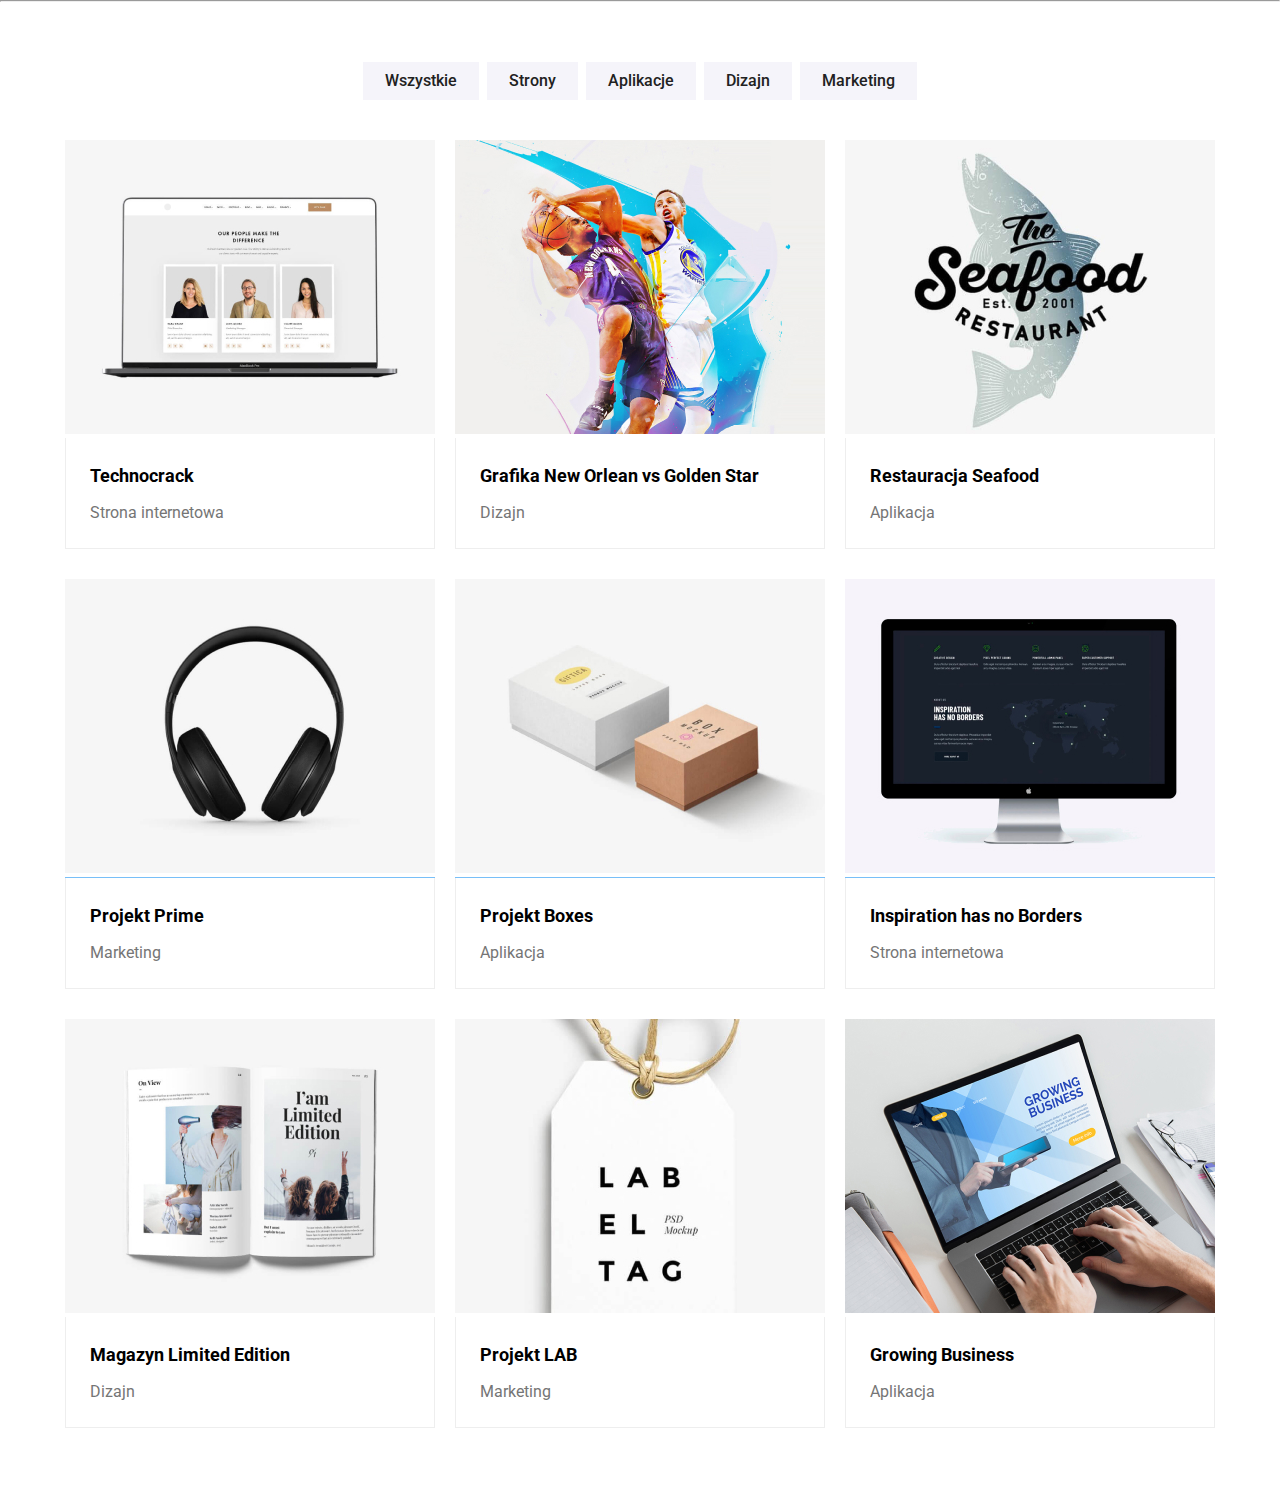
==== commit 8954c483: "portfolio zrobione na mobile" ====
--- a/portfolio.html
+++ b/portfolio.html
@@ -94,18 +94,33 @@
           </div>
           </div>
         </section>
-        <!-- <div class="container">
-          <div>
-            <ul class="grid grid__list">
+        <div class="container">
+          <div class="grid">
+            <ul class=" grid__list">
               <li class="grid__item">
                 <figure class=" grid__overlay">
                   <div class="grid__overlay--second">
-                    <img class="grid__image"
+                    <picture>
+                      <source media="(min-width:1200px)" srcset="
+                                                                            ./images/portfolio1-1200px.jpg 1x,
+                                                                            ./images/portfolio1-1200px@2x.jpg 2
+                                                                          " />
+                      <source media="(min-width:768px)" srcset="
+                                                                            ./images/portfolio1-768px.jpg 1x,
+                                                                            ./images/portfolio1-768px@2x.jpg 2x
+                                                                          " />
+                      <source media="(min-width:320px)" srcset="
+                                                                            ./images/portfolio1-480px.jpg 1x,
+                                                                            ./images/portfolio1-480px@2x.jpg 2x
+                                                                          " />
+                      <img class="team__image" src="./images/portfolio1-1200px.jpg" alt="Przedstawienie pracowników" />
+                    </picture>
+                    <!-- <img class="grid__image"
                     src="images/photo2-1.jpg"
                     alt="Przedstawienie pracowników"
                     width="370"
                     height="294"
-                  />
+                  /> -->
                   <div class="text__box">
                     <p class="text__box--description">Technocrack jest popularną platformą wykorzystywaną do rozpowszechniania koronawirusa. Firmy wykorzystują tę platformę do celów szpiegowskich i ataków na niezabezpieczone serwery konkurencji</p>
                   </div>
@@ -121,12 +136,27 @@
               <li class="grid__item">
                 <figure class=" grid__overlay">
                   <div class="grid__overlay--second">
-                    <img class="grid__image"
+                    <picture>
+                      <source media="(min-width:1200px)" srcset="
+                                                                                                ./images/portfolio2-1200px.jpg 1x,
+                                                                                                ./images/portfolio2-1200px@2x.jpg 2
+                                                                                              " />
+                      <source media="(min-width:768px)" srcset="
+                                                                                                ./images/portfolio2-768px.jpg 1x,
+                                                                                                ./images/portfolio2-768px@2x.jpg 2x
+                                                                                              " />
+                      <source media="(min-width:320px)" srcset="
+                                                                                                ./images/portfolio2-480px.jpg 1x,
+                                                                                                ./images/portfolio2-480px@2x.jpg 2x
+                                                                                              " />
+                      <img class="team__image" src="./images/portfolio2-1200px.jpg" alt="Koszykarze walczący o piłkę" />
+                    </picture>
+                    <!-- <img class="grid__image"
                     src="images/photo2-2.jpg"
                     alt="Koszykarze walczący o piłkę"
                     width="370"
                     height="294"
-                  />
+                  /> -->
                   <div class="text__box">
                     <p class="text__box--description">Technocrack jest popularną platformą wykorzystywaną do rozpowszechniania koronawirusa. Firmy wykorzystują tę platformę do celów szpiegowskich i ataków na niezabezpieczone serwery konkurencji</p>
                   </div>
@@ -145,12 +175,27 @@
               <li class=" grid__item">
                 <figure class="grid__overlay">
                   <div class="grid__overlay--second">
-                     <img class="grid__image"
+                    <picture>
+                      <source media="(min-width:1200px)" srcset="
+                                                                                                                    ./images/portfolio3-1200px.jpg 1x,
+                                                                                                                    ./images/portfolio3-1200px@2x.jpg 2
+                                                                                                                  " />
+                      <source media="(min-width:768px)" srcset="
+                                                                                                                    ./images/portfolio3-768px.jpg 1x,
+                                                                                                                    ./images/portfolio3-768px@2x.jpg 2x
+                                                                                                                  " />
+                      <source media="(min-width:320px)" srcset="
+                                                                                                                    ./images/portfolio3-480px.jpg 1x,
+                                                                                                                    ./images/portfolio3-480px@2x.jpg 2x
+                                                                                                                  " />
+                      <img class="team__image" src="./images/portfolio3-1200px.jpg" alt="Logo Restauracji" />
+                    </picture>
+                     <!-- <img class="grid__image"
                     src="images/photo2-3.jpg"
                     alt="Logo Restauracji"
                     width="370"
                     height="294"
-                  />
+                  /> -->
                   <div class="text__box">
                     <p class="text__box--description">Technocrack jest popularną platformą wykorzystywaną do rozpowszechniania koronawirusa. Firmy wykorzystują tę platformę do celów szpiegowskich i ataków na niezabezpieczone serwery konkurencji</p>
                   </div>
@@ -165,12 +210,27 @@
               <li class="grid__item">
                 <figure class="grid__overlay">
                   <div class="grid__overlay--second">
-                    <img class="grid__image"
+                    <picture>
+                      <source media="(min-width:1200px)" srcset="
+                                                                                                                                        ./images/portfolio4-1200px.jpg 1x,
+                                                                                                                                        ./images/portfolio4-1200px@2x.jpg 2
+                                                                                                                                      " />
+                      <source media="(min-width:768px)" srcset="
+                                                                                                                                        ./images/portfolio4-768px.jpg 1x,
+                                                                                                                                        ./images/portfolio4-768px@2x.jpg 2x
+                                                                                                                                      " />
+                      <source media="(min-width:320px)" srcset="
+                                                                                                                                        ./images/portfolio4-480px.jpg 1x,
+                                                                                                                                        ./images/portfolio4-480px@2x.jpg 2x
+                                                                                                                                      " />
+                      <img class="team__image" src="./images/portfolio4-1200px.jpg" alt="Słuchawki nauszne" />
+                    </picture>
+                    <!-- <img class="grid__image"
                     src="images/photo2-4.jpg"
                     alt="Słuchawki nauszne"
                     width="370"
                     height="294"
-                  />
+                  /> -->
                   <div class="text__box">
                     <p class="text__box--description">Technocrack jest popularną platformą wykorzystywaną do rozpowszechniania koronawirusa. Firmy wykorzystują tę platformę do celów szpiegowskich i ataków na niezabezpieczone serwery konkurencji</p>
                   </div>
@@ -185,12 +245,30 @@
               <li class="grid__item">
                 <figure class="grid__overlay">
                   <div class="grid__overlay--second">
-                    <img class="grid__image"
+                    <picture>
+                      <source media="(min-width:1200px)"
+                        srcset="
+                                                                                                                                                            ./images/portfolio5-1200px.jpg 1x,
+                                                                                                                                                            ./images/portfolio5-1200px@2x.jpg 2
+                                                                                                                                                          " />
+                      <source media="(min-width:768px)"
+                        srcset="
+                                                                                                                                                            ./images/portfolio5-768px.jpg 1x,
+                                                                                                                                                            ./images/portfolio5-768px@2x.jpg 2x
+                                                                                                                                                          " />
+                      <source media="(min-width:320px)"
+                        srcset="
+                                                                                                                                                            ./images/portfolio5-480px.jpg 1x,
+                                                                                                                                                            ./images/portfolio5-480px@2x.jpg 2x
+                                                                                                                                                          " />
+                      <img class="team__image" src="./images/portfolio5-1200px.jpg" alt="Dwa pudełka różnej wielkości" />
+                    </picture>
+                    <!-- <img class="grid__image"
                     src="images/photo2-5.jpg"
                     alt="Dwa pudełka różnej wielkości"
                     width="370"
                     height="294"
-                  />
+                  /> -->
                   <div class="text__box">
                     <p class="text__box--description">Technocrack jest popularną platformą wykorzystywaną do rozpowszechniania koronawirusa. Firmy wykorzystują tę platformę do celów szpiegowskich i ataków na niezabezpieczone serwery konkurencji</p>
                   </div>
@@ -205,12 +283,30 @@
               <li class="grid__item">
                 <figure class="grid__overlay">
                   <div class="grid__overlay--second">
-                    <img class="grid__image"
+                    <picture>
+                      <source media="(min-width:1200px)"
+                        srcset="
+                                                                                                                                                                                ./images/portfolio6-1200px.jpg 1x,
+                                                                                                                                                                                ./images/portfolio6-1200px@2x.jpg 2
+                                                                                                                                                                              " />
+                      <source media="(min-width:768px)"
+                        srcset="
+                                                                                                                                                                                ./images/portfolio6-768px.jpg 1x,
+                                                                                                                                                                                ./images/portfolio6-768px@2x.jpg 2x
+                                                                                                                                                                              " />
+                      <source media="(min-width:320px)"
+                        srcset="
+                                                                                                                                                                                ./images/portfolio6-480px.jpg 1x,
+                                                                                                                                                                                ./images/portfolio6-480px@2x.jpg 2x
+                                                                                                                                                                              " />
+                      <img class="team__image" src="./images/portfolio6-1200px.jpg" alt="Monitor przedstawiający aplikację" />
+                    </picture>
+                    <!-- <img class="grid__image"
                     src="images/photo2-6.jpg"
                     alt="Monitor przedstawiający aplikację"
                     width="370"
                     height="294"
-                  />
+                  /> -->
                   <div class="text__box">
                     <p class="text__box--description">Technocrack jest popularną platformą wykorzystywaną do rozpowszechniania koronawirusa. Firmy wykorzystują tę platformę do celów szpiegowskich i ataków na niezabezpieczone serwery konkurencji</p>
                   </div>
@@ -227,12 +323,30 @@
               <li class=" grid__item">
                 <figure class="grid__overlay">
                   <div class="grid__overlay--second">
-                    <img class="grid__image"
+                    <picture>
+                      <source media="(min-width:1200px)"
+                        srcset="
+                                                                                                                                                                                                    ./images/portfolio7-1200px.jpg 1x,
+                                                                                                                                                                                                    ./images/portfolio7-1200px@2x.jpg 2
+                                                                                                                                                                                                  " />
+                      <source media="(min-width:768px)"
+                        srcset="
+                                                                                                                                                                                                    ./images/portfolio7-768px.jpg 1x,
+                                                                                                                                                                                                    ./images/portfolio7-768px@2x.jpg 2x
+                                                                                                                                                                                                  " />
+                      <source media="(min-width:320px)"
+                        srcset="
+                                                                                                                                                                                                    ./images/portfolio7-480px.jpg 1x,
+                                                                                                                                                                                                    ./images/portfolio7-480px@2x.jpg 2x
+                                                                                                                                                                                                  " />
+                      <img class="team__image" src="./images/portfolio7-1200px.jpg" alt="Strony czasopisma" />
+                    </picture>
+                    <!-- <img class="grid__image"
                     src="images/photo2-7.jpg"
                     alt="Strony czasopisma"
                     width="370"
                     height="294"
-                  />
+                  /> -->
                   <div class="text__box">
                     <p class="text__box--description">Technocrack jest popularną platformą wykorzystywaną do rozpowszechniania koronawirusa. Firmy wykorzystują tę platformę do celów szpiegowskich i ataków na niezabezpieczone serwery konkurencji</p>
                   </div>
@@ -249,12 +363,30 @@
               <li class=" grid__item">
                 <figure class="grid__overlay">
                   <div class="grid__overlay--second">
-                    <img class="grid__image"
+                    <picture>
+                      <source media="(min-width:1200px)"
+                        srcset="
+                                                                                                                                                                                                                        ./images/portfolio8-1200px.jpg 1x,
+                                                                                                                                                                                                                        ./images/portfolio8-1200px@2x.jpg 2
+                                                                                                                                                                                                                      " />
+                      <source media="(min-width:768px)"
+                        srcset="
+                                                                                                                                                                                                                        ./images/portfolio8-768px.jpg 1x,
+                                                                                                                                                                                                                        ./images/portfolio8-768px@2x.jpg 2x
+                                                                                                                                                                                                                      " />
+                      <source media="(min-width:320px)"
+                        srcset="
+                                                                                                                                                                                                                        ./images/portfolio8-480px.jpg 1x,
+                                                                                                                                                                                                                        ./images/portfolio8-480px@2x.jpg 2x
+                                                                                                                                                                                                                      " />
+                      <img class="team__image" src="./images/portfolio8-1200px.jpg" alt="Biały brelok z napisem" />
+                    </picture>
+                    <!-- <img class="grid__image"
                     src="images/photo2-8.jpg"
                     alt="Biały brelok z napisem"
                     width="370"
                     height="294"
-                  />
+                  /> -->
                   <div class="text__box">
                     <p class="text__box--description">Technocrack jest popularną platformą wykorzystywaną do rozpowszechniania koronawirusa. Firmy wykorzystują tę platformę do celów szpiegowskich i ataków na niezabezpieczone serwery konkurencji</p>
                   </div>
@@ -269,12 +401,30 @@
               <li class=" grid__item">
                 <figure class="grid__overlay">
                   <div class="grid__overlay--second">
-                     <img class="grid__image"
+                    <picture>
+                      <source media="(min-width:1200px)"
+                        srcset="
+                                                                                                                                                                                                                                            ./images/portfolio9-1200px.jpg 1x,
+                                                                                                                                                                                                                                            ./images/portfolio9-1200px@2x.jpg 2
+                                                                                                                                                                                                                                          " />
+                      <source media="(min-width:768px)"
+                        srcset="
+                                                                                                                                                                                                                                            ./images/portfolio9-768px.jpg 1x,
+                                                                                                                                                                                                                                            ./images/portfolio9-768px@2x.jpg 2x
+                                                                                                                                                                                                                                          " />
+                      <source media="(min-width:320px)"
+                        srcset="
+                                                                                                                                                                                                                                            ./images/portfolio9-480px.jpg 1x,
+                                                                                                                                                                                                                                            ./images/portfolio9-480px@2x.jpg 2x
+                                                                                                                                                                                                                                          " />
+                      <img class="team__image" src="./images/portfolio9-1200px.jpg" alt="Laptop przedstawiający aplikację biznesową" />
+                    </picture>
+                     <!-- <img class="grid__image"
                     src="images/photo2-9.jpg"
                     alt="Laptop przedstawiający aplikację biznesową"
                     width="370"
                     height="294"
-                  />
+                  /> -->
                   <div class="text__box">
                     <p class="text__box--description">Technocrack jest popularną platformą wykorzystywaną do rozpowszechniania koronawirusa. Firmy wykorzystują tę platformę do celów szpiegowskich i ataków na niezabezpieczone serwery konkurencji</p>
                   </div>
@@ -288,7 +438,7 @@
               </li>
             </ul>
           </div>
-          </div> -->
+          </div>
         </div>
         </main>
       
--- a/css/main.min.css
+++ b/css/main.min.css
@@ -1 +1 @@
-.backdrop{position:fixed;left:0px;top:0px;z-index:3;width:100%;height:100%;background-color:rgba(0,0,0,.2);transition:transform 500ms linear,visibility 500ms linear,opacity 500ms linear}.is-hidden{transform:scaleY(0);visibility:hidden;opacity:0;pointer-events:none}button:hover,button:active,button:focus{color:var(--second-color, white);background-color:#2196f3}.button__list{list-style-type:none;display:flex;flex-wrap:wrap;align-content:start;gap:8px;margin-bottom:40px;margin-top:60px}.button--portfolio{display:block;text-align:center;background-color:#f5f4fa;transition:color 250ms cubic-bezier(0.4, 0, 0.2, 1);border:none;font-size:16px;line-height:1.62;font-weight:500;color:#212121;padding:6px 22px}.buttons{display:flex;flex-wrap:wrap}pierwszy header .header{display:flex;margin-left:15px;margin-right:15px}pierwszy header .header__border{border:1px solid #eee;margin:0}.page-header{display:flex;justify-content:space-between;align-items:center}.logo{text-decoration:none;font-family:"Raleway",sans-serif;line-height:1.2;color:var(--brand-color, black);font-weight:700;font-size:26px;padding-top:24px;padding-bottom:25px}.logo--highlight{color:#2196f3}.logo--second-color{color:var(--second-color, white)}.nav{display:inline-flex;gap:46px;margin-left:93px;margin-right:345px}.nav__list{list-style-type:none;display:flex;gap:46px;padding-top:32px}.nav__item{font-family:"Roboto";font-style:normal;font-weight:500;font-size:14px;color:#212121;text-decoration:none;transition:color 250ms cubic-bezier(0.4, 0, 0.2, 1)}.nav__item--active::after{content:"";display:block;border:2px solid #2196f3;margin-top:28px;border-radius:2px}.nav__item:hover,.nav__item:focus{color:#2196f3;text-decoration:none}.nav__item:hover,.nav__item:focus,.nav__item:active{color:#2196f3}.contact{display:inline-flex;flex-wrap:nowrap;align-items:center}.contact__list{list-style-type:none;display:flex;padding-left:0px;gap:30px}.contact__icon{display:flex;justify-content:center;align-items:center;padding-right:10px;fill:#757575}.contact__icon:hover{fill:#2196f3}.contact__item{text-decoration:none;color:#757575;display:flex;line-height:1.142em;letter-spacing:.02em;font-weight:500;font-size:14px;transition:color 250ms cubic-bezier(0.4, 0, 0.2, 1)}.contact__item:hover,.contact__item:active,.contact__item:focus{color:#2196f3}.contact__item:hover .contact__item-number{padding-left:50px}.contact__item:hover .contact__icon{fill:#2196f3}.modal{position:absolute;top:50%;left:50%;transform:translate(-50%, -50%);width:528px;height:581px;background-color:#fff;box-shadow:0px 1px 3px rgba(0,0,0,.12),0px 1px 1px rgba(0,0,0,.14),0px 2px 1px rgba(0,0,0,.2);border-radius:4px}.modal--close{position:absolute;top:8px;right:8px;width:30px;height:30px;background-color:#fff;border:1px solid rgba(0,0,0,.1);border-radius:100%;cursor:pointer;transition:fill 250ms cubic-bezier(0.4, 0, 0.2, 1) 0ms}.modal__window{position:absolute;display:flex;flex-direction:column;margin:0;padding:0;left:40px;top:40px}#modal--form{font-weight:700;font-size:20px;line-height:1.15;text-align:center;letter-spacing:.03em;color:#212121;margin-bottom:12px;padding-left:40px;padding-right:40px}.modal__label{display:flex;flex-direction:column;margin-bottom:10px;gap:4px}.modal__label>textarea{width:448px;height:120px;border:1px solid rgba(33,33,33,.2);border-radius:4px;margin-top:4px;padding-left:16px;padding-top:12px;outline-color:#2196f3;transition:outline-color 250ms cubic-bezier(0.4, 0, 0.2, 1) 0ms}.modal__title{font-size:12px;line-height:1.2;letter-spacing:.01em;color:#757575}.modal__button--submit{width:200px;height:50px;background:#2196f3;box-shadow:0px 4px 4px rgba(0,0,0,.15);border-radius:4px;border:none;margin-left:124px;margin-top:30px;font-weight:700;font-size:16px;line-height:1.9;letter-spacing:.06em;color:#fff;margin-bottom:40px;cursor:pointer}.modal__input{position:relative;transition:outline-color 250ms cubic-bezier(0.4, 0, 0.2, 1) 0ms}.modal__input-icon{top:14px;left:15px;transition:fill 250ms cubic-bezier(0.4, 0, 0.2, 1) 0ms}.modal__input>input{width:448px;height:40px;border:1px solid rgba(33,33,33,.2);border-radius:4px;padding-left:40px}.modal__input>svg{position:absolute}.modal__input input:focus{outline-color:#2196f3}.modal__input input:focus+svg{fill:#2196f3}.textarea-resize{resize:none}.checkbox{display:block;position:relative;cursor:pointer}.checkbox input{display:none;opacity:0;cursor:pointer;height:0;width:0}.checkbox--regulations{color:#2196f3;text-decoration:underline;cursor:pointer}.checkbox__input:checked+.checkmark{border:none}.checkbox__input:checked+.checkmark svg{visibility:visible}.checkbox__text{font-family:"Roboto";font-size:14px;line-height:1.71;color:#757575;padding-left:39px}.checkmark{height:15px;width:16px;background-color:var(--white-color);border:2px solid #000;position:absolute;top:3px;left:15px;cursor:pointer;border-radius:2px}.checkmark__icon{height:15px;width:16px;visibility:hidden;transition:outline-color 250ms cubic-bezier(0.4, 0, 0.2, 1) 0ms}.check-icon{height:15px;width:16px;visibility:hidden}.footer{background-color:#2f303a;padding-top:60px;padding-bottom:60px}@media screen and (min-width: 1200px){.footer__container{display:flex;align-items:start;justify-content:start}}.footer-contact__link{text-decoration:none;color:#757575;transition:color 250ms cubic-bezier(0.4, 0, 0.2, 1)}.footer-contact__link:hover,.footer-contact__link:active,.footer-contact__link:focus{color:#2196f3}.footer-contact__list{list-style-type:none}.footer-contact__item--mail{margin-top:8px}.footer-contact__item--number{margin-top:8px}@media screen and (min-width: 768px){.page-footer{display:flex;justify-content:center;align-items:flex-start}}@media screen and (min-width: 1200px){.page-footer{margin-right:78px}}.logo-footer{padding-left:148px;padding-right:148px;padding-top:0;padding-bottom:0}@media screen and (min-width: 768px){.logo-footer{padding:0}}@media screen and (min-width: 1200px){.logo-footer{margin-left:215}}@media screen and (min-width: 768px){.page-footer__description{margin-right:165px}}@media screen and (min-width: 1200px){.page-footer__description{align-items:start;margin-right:70px}}.address{display:flex;flex-direction:column;justify-content:center;align-items:center;font-style:normal;margin-bottom:60px;margin-top:20px}@media screen and (min-width: 1200px){.address{justify-content:start;align-items:start}}.address--color{font-style:normal;font-weight:400;font-size:14px;line-height:1.71;letter-spacing:.03em;color:#fff}.join{display:flex;flex-direction:column;justify-content:center;align-items:center}@media screen and (min-width: 1200px){.join{margin-top:12px;justify-content:start;align-items:start}}.join__text{font-size:14px;line-height:1.14;font-weight:700;text-transform:uppercase;color:#fff;margin-bottom:20px}.social__list-footer{margin-bottom:60px}.social__icon{fill:#fff}.social__link{background-color:rgba(255,255,255,.1);width:44px;height:44px;border-radius:50%;align-items:center;justify-content:center;display:flex;transition:background-color 250ms cubic-bezier(0.4, 0, 0.2, 1),color 250ms cubic-bezier(0.4, 0, 0.2, 1)}.social__link:hover{background-color:#2196f3}.social__link:hover svg{fill:#fff}.subscribe{display:flex;flex-direction:column;justify-content:center;align-items:center}@media screen and (min-width: 1200px){.subscribe{display:block;margin-top:12px}}.newsletter__label{max-width:358px}.newsletter__text{font-size:14px;line-height:1.14;font-weight:700;display:block;margin-bottom:20px;color:#fff;text-transform:uppercase}.newsletter__form{display:block;text-align:center;max-width:450px}@media screen and (min-width: 1200px){.newsletter__form{display:flex;justify-content:space-between;align-items:flex-end;max-width:570px;gap:12px;max-height:50px}}.newsletter__input{width:450px;height:50px;border:1px solid rgba(255,255,255,.3);filter:drop-shadow(0px 4px 4px rgba(0, 0, 0, 0.15));border-radius:4px;background-color:inherit;font-family:"Roboto";font-size:16px;line-height:1.25px;letter-spacing:.03em;color:#fff;padding-left:16px;outline-color:#2196f3;transition:outline-color 250ms cubic-bezier(0.4, 0, 0.2, 1) 0ms}@media screen and (min-width: 1200px){.newsletter__input{width:358px}}.newsletter__submit{width:200px;height:50px;background-color:#2196f3;color:#fff;border-radius:4px;font-weight:700;font-size:16px;line-height:1.9;display:flex;align-items:center;gap:24px;margin:0 auto;margin-top:20px;text-align:center;letter-spacing:.06em;border:none;justify-content:center;transition:box-shadow 250ms cubic-bezier(0.4, 0, 0.2, 1) 0ms}.newsletter__submit:hover{cursor:pointer}body{font-family:"Roboto","Raleway",sans-serif;color:var(--brand-color, black);background:var(--second-color, white);margin:auto}*{box-sizing:border-box;margin:0;padding:0}.container{width:100%;margin:0 auto}@media screen and (min-width: 480px){.container{max-width:480px;padding:0 15px}}@media screen and (min-width: 768px){.container{max-width:768px;padding:0 15px}}@media screen and (min-width: 1200px){.container{max-width:1200px}}@media screen and (min-width: 320px){.main__title{background-color:#2f303a;background-image:linear-gradient(to bottom, rgba(47, 48, 58, 0.4), rgba(47, 48, 58, 0.4)),url(../images/bg-img-768px.jpg);background-size:cover;background-position:center;background-repeat:no-repeat}}.content{text-align:center}.content__text{font-style:normal;font-weight:900;font-size:26px;line-height:1.61;letter-spacing:.06em;color:#fff;padding-top:118px;padding-bottom:30px}.content__button{background-color:#2196f3;cursor:pointer;line-height:1.875;color:#212121;border:none #f5f4fa;font-weight:700;font-size:16px;font-family:"Roboto";text-align:center;border-radius:4px;padding:10px 41px 10px 42px;margin-bottom:118px}.content__button--style{color:#fff}.content__button--style:hover{cursor:pointer}@media screen and (min-width: 768px){.main__title{background-color:#2f303a;background-image:linear-gradient(to bottom, rgba(47, 48, 58, 0.4), rgba(47, 48, 58, 0.4)),url(../images/bg-img-768px.jpg);background-position:center;background-repeat:no-repeat;width:100%;background-size:cover}}@media screen and (min-width: 1200px){.main__title{background-color:#2f303a;background-image:linear-gradient(to bottom, rgba(47, 48, 58, 0.4), rgba(47, 48, 58, 0.4)),url(../images/bg-img-1200px.jpg);background-position:center;background-repeat:no-repeat;background-size:cover;max-width:1600px;margin:0 auto}.content__text{font-weight:900;font-size:44px;line-height:1.36;letter-spacing:.06em;padding-top:200px}.content__button{margin-bottom:200px}}.main__cards{margin-top:60px}.marks{list-style-type:none;display:flex;flex-wrap:wrap;justify-content:space-between;row-gap:30px}@media screen and (min-width: 1200px){.marks{flex-wrap:nowrap;gap:30px}}.marks__list--item{width:100%}@media screen and (min-width: 480px){.marks__list--item{max-width:450px}}@media screen and (min-width: 768px){.marks__list--item{max-width:354px}}@media screen and (min-width: 1200px){.marks__list--item{max-width:270px}}.marks__image{background-color:#f5f4fa;border-radius:4px;display:flex;align-items:center;justify-content:center;height:120px}@media screen and (min-width: 1200px){.marks__image{padding-left:102.34px;padding-right:102.34px}}.marks__title{line-height:1.36;font-weight:700;color:#212121;font-size:14px;text-align:center;margin-top:30px;margin-bottom:10px}@media screen and (min-width: 768px){.marks__title{text-align:left}}.marks__text{line-height:1.71;padding-top:10px;color:#757575;font-size:14px;margin-bottom:30px}@media screen and (max-width: 1199px){.gallery{display:none}}.gallery__title{font-size:36px;font-weight:700;font-family:"Roboto";text-align:center;padding-bottom:50px;padding-top:94px;line-height:1.17}.gallery__list{list-style-type:none;display:flex;justify-content:center;gap:30px}.gallery__thumb{position:relative;margin:0}.gallery__label{position:absolute;display:flex;width:370px;height:70px;top:224px;align-items:center;justify-content:center;font-weight:700;font-size:14px;line-height:1.14;text-transform:uppercase;color:#fff;background:rgba(47,48,58,.8)}.team{list-style-type:none;margin:0;padding-bottom:60px}@media screen and (min-width: 768px){.team{display:flex;flex-wrap:wrap;justify-content:space-between;max-width:100%;row-gap:30px}}.team__image{max-width:100%}.team__background{margin-top:60px;background-color:#f5f4fa}.team__title{text-align:center;font-weight:700;font-size:28px;line-height:1.17;padding-bottom:30px;padding-top:60px}.team__list-item{padding-bottom:30px}@media screen and (min-width: 768px){.team__list-item{padding-bottom:0}}@media screen and (min-width: 1200px){.team__list-item{max-width:270px}}.team__figure{background-color:#fff;box-shadow:0px 1px 3px rgba(0,0,0,.12),0px 1px 1px rgba(0,0,0,.14),0px 2px 1px rgba(0,0,0,.2);border-radius:0px 0px 4px 4px;text-align:center;display:block}.team__figcaption{padding-top:30px}.team__name{font-size:16px;font-weight:500;letter-spacing:.03em;line-height:1.18;padding-bottom:10px}.team__subtitle{font-size:16px;letter-spacing:.03em;line-height:1.18;color:#757575;margin-bottom:16px}.social__item{padding-bottom:24px}.social__list{list-style-type:none;display:flex;align-items:center;justify-content:center;gap:10px}.social__icon--team{display:block;fill:#afb1b8;height:20px;width:20px}.social__content{display:flex;width:44px;height:44px;border-radius:50%;align-items:center;justify-content:center;transition:fill 250ms cubic-bezier(0.4, 0, 0.2, 1) 0ms,background-color 250ms cubic-bezier(0.4, 0, 0.2, 1) 0ms;background-color:rgba(255,255,255,.1)}@media screen and (min-width: 1200px){.social__content:hover{background-color:#2196f3;cursor:pointer}.social__content:hover svg{fill:#fff}.social__icon--team{fill:#afb1b8;height:20px;width:20px}.social__icon--team:hover{fill:#fff}.social__icon{fill:#fff;height:20px;width:20px}}.clients__title{font-size:36px;font-weight:700;text-align:center;padding-top:60px;line-height:1.17;padding-bottom:30px}.clients__list{list-style-type:none;display:flex;flex-wrap:wrap;justify-content:center;padding-bottom:60px;gap:30px}@media screen and (min-width: 1200px){.clients__list{flex-wrap:nowrap;padding-bottom:94px}}.clients__icons{fill:#afb1b8;max-width:100%;height:auto;transition:fill 250ms cubic-bezier(0.4, 0, 0.2, 1) 0ms}.clients__box{height:92px;width:210px;border:1px solid #afb1b8;border-radius:4px;display:flex;align-items:center;justify-content:center;transition:fill 250ms cubic-bezier(0.4, 0, 0.2, 1) 0ms,border 250ms cubic-bezier(0.4, 0, 0.2, 1) 0ms}@media screen and (min-width: 1200px){.clients__box{width:226px}}@media screen and (min-width: 1200px){.clients__box{width:170px}.clients__box:hover svg{fill:#2196f3}.clients__box:hover{border:1px solid #2196f3}}.grid__list{list-style-type:none;display:flex;margin-top:84px;flex-wrap:wrap;padding-left:0;margin-bottom:94px;justify-content:space-around;row-gap:30px}.grid__item{background:#fff}.grid__item:hover .text__box{transform:translateX(0);background-color:var(--first-color)}.grid__overlay{position:relative;overflow:hidden;margin:0}.grid__overlay:hover{cursor:pointer;box-shadow:1px 4px 6px rgba(0,0,0,.16),0px 4px 4px rgba(0,0,0,.06),0px 1px 1px rgba(0,0,0,.12)}.grid__overlay--second{position:relative;overflow:hidden}.grid__image{display:block}.text__box{position:absolute;bottom:0;transform:translatey(100%);transition:ease-in 250ms}.text__box--description{background-color:#2196f3;font-family:"Roboto";font-style:normal;font-weight:400;font-size:18px;line-height:1.555;letter-spacing:.03em;color:#fff;padding:49px 45px 49px 24px;margin:0%}.grid__figcaption{padding:20px 24px;border-bottom:1px solid #eee;border-left:1px solid #eee;border-right:1px solid #eee}.grid__name{padding-bottom:4px;font-weight:700;font-size:18px;line-height:2}.grid__subtitle{color:#757575;line-height:1.875;font-size:16px}/*# sourceMappingURL=main.min.css.map */+.backdrop{position:fixed;left:0px;top:0px;z-index:3;width:100%;height:100%;background-color:rgba(0,0,0,.2);transition:transform 500ms linear,visibility 500ms linear,opacity 500ms linear}.is-hidden{transform:scaleY(0);visibility:hidden;opacity:0;pointer-events:none}button:hover,button:active,button:focus{color:var(--second-color, white);background-color:#2196f3}.button__list{list-style-type:none;display:flex;flex-wrap:wrap;align-content:start;gap:8px;margin-top:60px}.button--portfolio{display:block;text-align:center;background-color:#f5f4fa;transition:color 250ms cubic-bezier(0.4, 0, 0.2, 1);border:none;font-size:16px;line-height:1.62;font-weight:500;color:#212121;padding:6px 22px}.buttons{display:flex;flex-wrap:wrap}@media screen and (min-width: 768px){.buttons{flex-wrap:nowrap;justify-content:center;align-items:center}}pierwszy header .header{display:flex;margin-left:15px;margin-right:15px}pierwszy header .header__border{border:1px solid #eee;margin:0}.page-header{display:flex;justify-content:space-between;align-items:center}.logo{text-decoration:none;font-family:"Raleway",sans-serif;line-height:1.2;color:var(--brand-color, black);font-weight:700;font-size:26px;padding-top:24px;padding-bottom:25px}.logo--highlight{color:#2196f3}.logo--second-color{color:var(--second-color, white)}.nav{display:inline-flex;gap:46px;margin-left:93px;margin-right:345px}.nav__list{list-style-type:none;display:flex;gap:46px;padding-top:32px}.nav__item{font-family:"Roboto";font-style:normal;font-weight:500;font-size:14px;color:#212121;text-decoration:none;transition:color 250ms cubic-bezier(0.4, 0, 0.2, 1)}.nav__item--active::after{content:"";display:block;border:2px solid #2196f3;margin-top:28px;border-radius:2px}.nav__item:hover,.nav__item:focus{color:#2196f3;text-decoration:none}.nav__item:hover,.nav__item:focus,.nav__item:active{color:#2196f3}.contact{display:inline-flex;flex-wrap:nowrap;align-items:center}.contact__list{list-style-type:none;display:flex;padding-left:0px;gap:30px}.contact__icon{display:flex;justify-content:center;align-items:center;padding-right:10px;fill:#757575}.contact__icon:hover{fill:#2196f3}.contact__item{text-decoration:none;color:#757575;display:flex;line-height:1.142em;letter-spacing:.02em;font-weight:500;font-size:14px;transition:color 250ms cubic-bezier(0.4, 0, 0.2, 1)}.contact__item:hover,.contact__item:active,.contact__item:focus{color:#2196f3}.contact__item:hover .contact__item-number{padding-left:50px}.contact__item:hover .contact__icon{fill:#2196f3}.modal{position:absolute;top:50%;left:50%;transform:translate(-50%, -50%);width:528px;height:581px;background-color:#fff;box-shadow:0px 1px 3px rgba(0,0,0,.12),0px 1px 1px rgba(0,0,0,.14),0px 2px 1px rgba(0,0,0,.2);border-radius:4px}.modal--close{position:absolute;top:8px;right:8px;width:30px;height:30px;background-color:#fff;border:1px solid rgba(0,0,0,.1);border-radius:100%;cursor:pointer;transition:fill 250ms cubic-bezier(0.4, 0, 0.2, 1) 0ms}.modal__window{position:absolute;display:flex;flex-direction:column;margin:0;padding:0;left:40px;top:40px}#modal--form{font-weight:700;font-size:20px;line-height:1.15;text-align:center;letter-spacing:.03em;color:#212121;margin-bottom:12px;padding-left:40px;padding-right:40px}.modal__label{display:flex;flex-direction:column;margin-bottom:10px;gap:4px}.modal__label>textarea{width:448px;height:120px;border:1px solid rgba(33,33,33,.2);border-radius:4px;margin-top:4px;padding-left:16px;padding-top:12px;outline-color:#2196f3;transition:outline-color 250ms cubic-bezier(0.4, 0, 0.2, 1) 0ms}.modal__title{font-size:12px;line-height:1.2;letter-spacing:.01em;color:#757575}.modal__button--submit{width:200px;height:50px;background:#2196f3;box-shadow:0px 4px 4px rgba(0,0,0,.15);border-radius:4px;border:none;margin-left:124px;margin-top:30px;font-weight:700;font-size:16px;line-height:1.9;letter-spacing:.06em;color:#fff;margin-bottom:40px;cursor:pointer}.modal__input{position:relative;transition:outline-color 250ms cubic-bezier(0.4, 0, 0.2, 1) 0ms}.modal__input-icon{top:14px;left:15px;transition:fill 250ms cubic-bezier(0.4, 0, 0.2, 1) 0ms}.modal__input>input{width:448px;height:40px;border:1px solid rgba(33,33,33,.2);border-radius:4px;padding-left:40px}.modal__input>svg{position:absolute}.modal__input input:focus{outline-color:#2196f3}.modal__input input:focus+svg{fill:#2196f3}.textarea-resize{resize:none}.checkbox{display:block;position:relative;cursor:pointer}.checkbox input{display:none;opacity:0;cursor:pointer;height:0;width:0}.checkbox--regulations{color:#2196f3;text-decoration:underline;cursor:pointer}.checkbox__input:checked+.checkmark{border:none}.checkbox__input:checked+.checkmark svg{visibility:visible}.checkbox__text{font-family:"Roboto";font-size:14px;line-height:1.71;color:#757575;padding-left:39px}.checkmark{height:15px;width:16px;background-color:var(--white-color);border:2px solid #000;position:absolute;top:3px;left:15px;cursor:pointer;border-radius:2px}.checkmark__icon{height:15px;width:16px;visibility:hidden;transition:outline-color 250ms cubic-bezier(0.4, 0, 0.2, 1) 0ms}.check-icon{height:15px;width:16px;visibility:hidden}.footer{background-color:#2f303a;padding-top:60px;padding-bottom:60px}@media screen and (min-width: 1200px){.footer__container{display:flex;align-items:start;justify-content:start}}.footer-contact__link{text-decoration:none;color:#757575;transition:color 250ms cubic-bezier(0.4, 0, 0.2, 1)}.footer-contact__link:hover,.footer-contact__link:active,.footer-contact__link:focus{color:#2196f3}.footer-contact__list{list-style-type:none}.footer-contact__item--mail{margin-top:8px}.footer-contact__item--number{margin-top:8px}@media screen and (min-width: 768px){.page-footer{display:flex;justify-content:center;align-items:flex-start}}@media screen and (min-width: 1200px){.page-footer{margin-right:78px}}.logo-footer{padding-left:148px;padding-right:148px;padding-top:0;padding-bottom:0}@media screen and (min-width: 768px){.logo-footer{padding:0}}@media screen and (min-width: 1200px){.logo-footer{margin-left:215}}@media screen and (min-width: 768px){.page-footer__description{margin-right:165px;display:flex;flex-direction:column;align-items:center}}@media screen and (min-width: 1200px){.page-footer__description{align-items:start;margin-right:70px}}.address{display:flex;flex-direction:column;justify-content:center;align-items:center;font-style:normal;margin-bottom:60px;margin-top:20px}@media screen and (min-width: 1200px){.address{justify-content:start;align-items:start}}.address--color{font-style:normal;font-weight:400;font-size:14px;line-height:1.71;letter-spacing:.03em;color:#fff}.join{display:flex;flex-direction:column;justify-content:center;align-items:center}@media screen and (min-width: 1200px){.join{margin-top:12px;justify-content:start;align-items:start}}.join__text{font-size:14px;line-height:1.14;font-weight:700;text-transform:uppercase;color:#fff;margin-bottom:20px}.social__list-footer{margin-bottom:60px}.social__icon{fill:#fff}.social__link{background-color:rgba(255,255,255,.1);width:44px;height:44px;border-radius:50%;align-items:center;justify-content:center;display:flex;transition:background-color 250ms cubic-bezier(0.4, 0, 0.2, 1),color 250ms cubic-bezier(0.4, 0, 0.2, 1)}.social__link:hover{background-color:#2196f3}.social__link:hover svg{fill:#fff}.subscribe{display:flex;flex-direction:column;justify-content:center;align-items:center}@media screen and (min-width: 1200px){.subscribe{display:block;margin-top:12px}}.newsletter__label{max-width:358px}.newsletter__text{font-size:14px;line-height:1.14;font-weight:700;display:block;margin-bottom:20px;color:#fff;text-transform:uppercase}.newsletter__form{display:block;text-align:center;max-width:450px}@media screen and (min-width: 1200px){.newsletter__form{display:flex;justify-content:space-between;align-items:flex-end;max-width:570px;gap:12px;max-height:50px}}.newsletter__input{width:450px;height:50px;border:1px solid rgba(255,255,255,.3);filter:drop-shadow(0px 4px 4px rgba(0, 0, 0, 0.15));border-radius:4px;background-color:inherit;font-family:"Roboto";font-size:16px;line-height:1.25px;letter-spacing:.03em;color:#fff;padding-left:16px;outline-color:#2196f3;transition:outline-color 250ms cubic-bezier(0.4, 0, 0.2, 1) 0ms}@media screen and (min-width: 1200px){.newsletter__input{width:358px}}.newsletter__submit{width:200px;height:50px;background-color:#2196f3;color:#fff;border-radius:4px;font-weight:700;font-size:16px;line-height:1.9;display:flex;align-items:center;gap:24px;margin:0 auto;margin-top:20px;text-align:center;letter-spacing:.06em;border:none;justify-content:center;transition:box-shadow 250ms cubic-bezier(0.4, 0, 0.2, 1) 0ms}.newsletter__submit:hover{cursor:pointer}body{font-family:"Roboto","Raleway",sans-serif;color:var(--brand-color, black);background:var(--second-color, white);margin:auto}*{box-sizing:border-box;margin:0;padding:0}.container{width:100%;margin:0 auto}@media screen and (min-width: 480px){.container{max-width:480px;padding:0 15px}}@media screen and (min-width: 768px){.container{max-width:768px;padding:0 15px}}@media screen and (min-width: 1200px){.container{max-width:1200px}}@media screen and (min-width: 320px){.main__title{background-color:#2f303a;background-image:linear-gradient(to bottom, rgba(47, 48, 58, 0.4), rgba(47, 48, 58, 0.4)),url(../images/bg-img-768px.jpg);background-size:cover;background-position:center;background-repeat:no-repeat}}.content{text-align:center}.content__text{font-style:normal;font-weight:900;font-size:26px;line-height:1.61;letter-spacing:.06em;color:#fff;padding-top:118px;padding-bottom:30px}.content__button{background-color:#2196f3;cursor:pointer;line-height:1.875;color:#212121;border:none #f5f4fa;font-weight:700;font-size:16px;font-family:"Roboto";text-align:center;border-radius:4px;padding:10px 41px 10px 42px;margin-bottom:118px}.content__button--style{color:#fff}.content__button--style:hover{cursor:pointer}@media screen and (min-width: 768px){.main__title{background-color:#2f303a;background-image:linear-gradient(to bottom, rgba(47, 48, 58, 0.4), rgba(47, 48, 58, 0.4)),url(../images/bg-img-768px.jpg);background-position:center;background-repeat:no-repeat;width:100%;background-size:cover}}@media screen and (min-width: 1200px){.main__title{background-color:#2f303a;background-image:linear-gradient(to bottom, rgba(47, 48, 58, 0.4), rgba(47, 48, 58, 0.4)),url(../images/bg-img-1200px.jpg);background-position:center;background-repeat:no-repeat;background-size:cover;max-width:1600px;margin:0 auto}.content__text{font-weight:900;font-size:44px;line-height:1.36;letter-spacing:.06em;padding-top:200px}.content__button{margin-bottom:200px}}.main__cards{margin-top:60px}.marks{list-style-type:none;display:flex;flex-wrap:wrap;justify-content:space-between;row-gap:30px}@media screen and (min-width: 1200px){.marks{flex-wrap:nowrap;gap:30px}}.marks__list--item{width:100%}@media screen and (min-width: 480px){.marks__list--item{max-width:450px}}@media screen and (min-width: 768px){.marks__list--item{max-width:354px}}@media screen and (min-width: 1200px){.marks__list--item{max-width:270px}}.marks__image{background-color:#f5f4fa;border-radius:4px;display:flex;align-items:center;justify-content:center;height:120px}@media screen and (min-width: 1200px){.marks__image{padding-left:102.34px;padding-right:102.34px}}.marks__title{line-height:1.36;font-weight:700;color:#212121;font-size:14px;text-align:center;margin-top:30px;margin-bottom:10px}@media screen and (min-width: 768px){.marks__title{text-align:left}}.marks__text{line-height:1.71;padding-top:10px;color:#757575;font-size:14px;margin-bottom:30px}@media screen and (max-width: 1199px){.gallery{display:none}}.gallery__title{font-size:36px;font-weight:700;font-family:"Roboto";text-align:center;padding-bottom:50px;padding-top:94px;line-height:1.17}.gallery__list{list-style-type:none;display:flex;justify-content:center;gap:30px}.gallery__thumb{position:relative;margin:0}.gallery__label{position:absolute;display:flex;width:370px;height:70px;top:224px;align-items:center;justify-content:center;font-weight:700;font-size:14px;line-height:1.14;text-transform:uppercase;color:#fff;background:rgba(47,48,58,.8)}.team{list-style-type:none;margin:0;padding-bottom:60px}@media screen and (min-width: 768px){.team{display:flex;flex-wrap:wrap;justify-content:space-between;max-width:100%;row-gap:30px}}.team__image{max-width:100%}.team__background{margin-top:60px;background-color:#f5f4fa}.team__title{text-align:center;font-weight:700;font-size:28px;line-height:1.17;padding-bottom:30px;padding-top:60px}.team__list-item{padding-bottom:30px}@media screen and (min-width: 768px){.team__list-item{padding-bottom:0}}@media screen and (min-width: 1200px){.team__list-item{max-width:270px}}.team__figure{background-color:#fff;box-shadow:0px 1px 3px rgba(0,0,0,.12),0px 1px 1px rgba(0,0,0,.14),0px 2px 1px rgba(0,0,0,.2);border-radius:0px 0px 4px 4px;text-align:center;display:block}.team__figcaption{padding-top:30px}.team__name{font-size:16px;font-weight:500;letter-spacing:.03em;line-height:1.18;padding-bottom:10px}.team__subtitle{font-size:16px;letter-spacing:.03em;line-height:1.18;color:#757575;margin-bottom:16px}.social__item{padding-bottom:24px}.social__list{list-style-type:none;display:flex;align-items:center;justify-content:center;gap:10px}.social__icon--team{display:block;fill:#afb1b8;height:20px;width:20px}.social__content{display:flex;width:44px;height:44px;border-radius:50%;align-items:center;justify-content:center;transition:fill 250ms cubic-bezier(0.4, 0, 0.2, 1) 0ms,background-color 250ms cubic-bezier(0.4, 0, 0.2, 1) 0ms;background-color:rgba(255,255,255,.1)}@media screen and (min-width: 1200px){.social__content:hover{background-color:#2196f3;cursor:pointer}.social__content:hover svg{fill:#fff}.social__icon--team{fill:#afb1b8;height:20px;width:20px}.social__icon--team:hover{fill:#fff}.social__icon{fill:#fff;height:20px;width:20px}}.clients__title{font-size:36px;font-weight:700;text-align:center;padding-top:60px;line-height:1.17;padding-bottom:30px}.clients__list{list-style-type:none;display:flex;flex-wrap:wrap;justify-content:center;padding-bottom:60px;gap:30px}@media screen and (min-width: 1200px){.clients__list{flex-wrap:nowrap;padding-bottom:94px}}.clients__icons{fill:#afb1b8;max-width:100%;height:auto;transition:fill 250ms cubic-bezier(0.4, 0, 0.2, 1) 0ms}.clients__box{height:92px;width:210px;border:1px solid #afb1b8;border-radius:4px;display:flex;align-items:center;justify-content:center;transition:fill 250ms cubic-bezier(0.4, 0, 0.2, 1) 0ms,border 250ms cubic-bezier(0.4, 0, 0.2, 1) 0ms}@media screen and (min-width: 1200px){.clients__box{width:226px}}@media screen and (min-width: 1200px){.clients__box{width:170px}.clients__box:hover svg{fill:#2196f3}.clients__box:hover{border:1px solid #2196f3}}.grid{margin-top:40px;margin-bottom:60px}.grid__list{list-style-type:none;display:flex;flex-wrap:wrap;padding-left:0;justify-content:space-around;row-gap:30px}.grid__item{background:#fff}.grid__item:hover .text__box{transform:translateX(0);background-color:var(--first-color)}.grid__overlay{position:relative;overflow:hidden;margin:0}.grid__overlay:hover{cursor:pointer;box-shadow:1px 4px 6px rgba(0,0,0,.16),0px 4px 4px rgba(0,0,0,.06),0px 1px 1px rgba(0,0,0,.12)}.grid__overlay--second{position:relative;overflow:hidden}.grid__image{display:block}.text__box{position:absolute;bottom:0;height:100%;transform:translatey(100%);transition:ease-in 250ms}.text__box--description{height:100%;background-color:#2196f3;font-family:"Roboto";font-style:normal;font-weight:400;font-size:18px;line-height:1.555;letter-spacing:.03em;color:#fff;padding:49px 45px 49px 24px;margin:0%}.grid__figcaption{padding:20px 24px;border-bottom:1px solid #eee;border-left:1px solid #eee;border-right:1px solid #eee}.grid__name{padding-bottom:4px;font-weight:700;font-size:18px;line-height:2}.grid__subtitle{color:#757575;line-height:1.875;font-size:16px}/*# sourceMappingURL=main.min.css.map */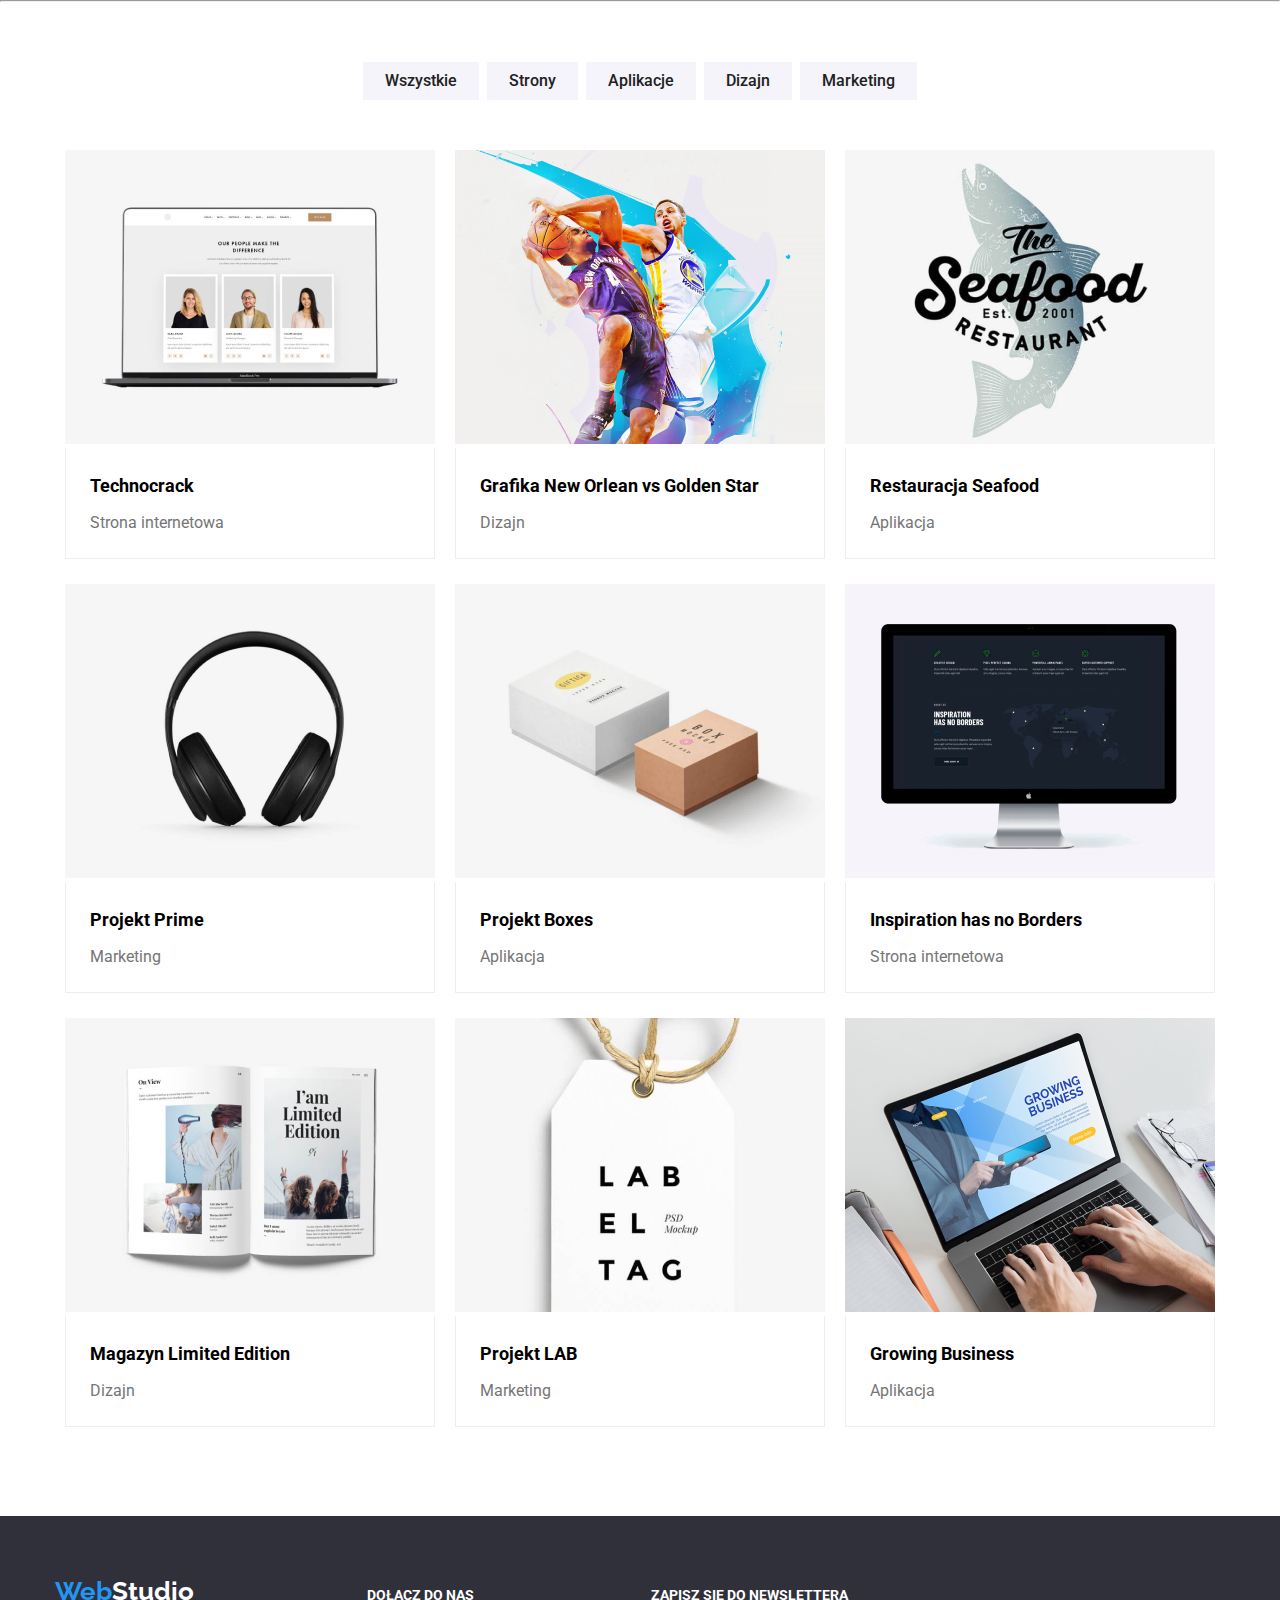
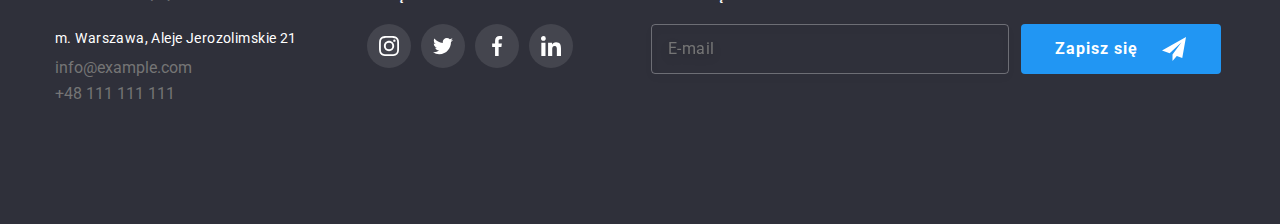
==== commit 96ea1a01: "portfolio skonczone" ====
--- a/portfolio.html
+++ b/portfolio.html
@@ -115,12 +115,7 @@
                                                                           " />
                       <img class="team__image" src="./images/portfolio1-1200px.jpg" alt="Przedstawienie pracowników" />
                     </picture>
-                    <!-- <img class="grid__image"
-                    src="images/photo2-1.jpg"
-                    alt="Przedstawienie pracowników"
-                    width="370"
-                    height="294"
-                  /> -->
+                    
                   <div class="text__box">
                     <p class="text__box--description">Technocrack jest popularną platformą wykorzystywaną do rozpowszechniania koronawirusa. Firmy wykorzystują tę platformę do celów szpiegowskich i ataków na niezabezpieczone serwery konkurencji</p>
                   </div>
@@ -151,12 +146,7 @@
                                                                                               " />
                       <img class="team__image" src="./images/portfolio2-1200px.jpg" alt="Koszykarze walczący o piłkę" />
                     </picture>
-                    <!-- <img class="grid__image"
-                    src="images/photo2-2.jpg"
-                    alt="Koszykarze walczący o piłkę"
-                    width="370"
-                    height="294"
-                  /> -->
+                    
                   <div class="text__box">
                     <p class="text__box--description">Technocrack jest popularną platformą wykorzystywaną do rozpowszechniania koronawirusa. Firmy wykorzystują tę platformę do celów szpiegowskich i ataków na niezabezpieczone serwery konkurencji</p>
                   </div>
@@ -190,12 +180,7 @@
                                                                                                                   " />
                       <img class="team__image" src="./images/portfolio3-1200px.jpg" alt="Logo Restauracji" />
                     </picture>
-                     <!-- <img class="grid__image"
-                    src="images/photo2-3.jpg"
-                    alt="Logo Restauracji"
-                    width="370"
-                    height="294"
-                  /> -->
+                     
                   <div class="text__box">
                     <p class="text__box--description">Technocrack jest popularną platformą wykorzystywaną do rozpowszechniania koronawirusa. Firmy wykorzystują tę platformę do celów szpiegowskich i ataków na niezabezpieczone serwery konkurencji</p>
                   </div>
@@ -225,12 +210,7 @@
                                                                                                                                       " />
                       <img class="team__image" src="./images/portfolio4-1200px.jpg" alt="Słuchawki nauszne" />
                     </picture>
-                    <!-- <img class="grid__image"
-                    src="images/photo2-4.jpg"
-                    alt="Słuchawki nauszne"
-                    width="370"
-                    height="294"
-                  /> -->
+                    
                   <div class="text__box">
                     <p class="text__box--description">Technocrack jest popularną platformą wykorzystywaną do rozpowszechniania koronawirusa. Firmy wykorzystują tę platformę do celów szpiegowskich i ataków na niezabezpieczone serwery konkurencji</p>
                   </div>
@@ -263,12 +243,7 @@
                                                                                                                                                           " />
                       <img class="team__image" src="./images/portfolio5-1200px.jpg" alt="Dwa pudełka różnej wielkości" />
                     </picture>
-                    <!-- <img class="grid__image"
-                    src="images/photo2-5.jpg"
-                    alt="Dwa pudełka różnej wielkości"
-                    width="370"
-                    height="294"
-                  /> -->
+                    
                   <div class="text__box">
                     <p class="text__box--description">Technocrack jest popularną platformą wykorzystywaną do rozpowszechniania koronawirusa. Firmy wykorzystują tę platformę do celów szpiegowskich i ataków na niezabezpieczone serwery konkurencji</p>
                   </div>
@@ -301,12 +276,7 @@
                                                                                                                                                                               " />
                       <img class="team__image" src="./images/portfolio6-1200px.jpg" alt="Monitor przedstawiający aplikację" />
                     </picture>
-                    <!-- <img class="grid__image"
-                    src="images/photo2-6.jpg"
-                    alt="Monitor przedstawiający aplikację"
-                    width="370"
-                    height="294"
-                  /> -->
+                    
                   <div class="text__box">
                     <p class="text__box--description">Technocrack jest popularną platformą wykorzystywaną do rozpowszechniania koronawirusa. Firmy wykorzystują tę platformę do celów szpiegowskich i ataków na niezabezpieczone serwery konkurencji</p>
                   </div>
@@ -341,12 +311,7 @@
                                                                                                                                                                                                   " />
                       <img class="team__image" src="./images/portfolio7-1200px.jpg" alt="Strony czasopisma" />
                     </picture>
-                    <!-- <img class="grid__image"
-                    src="images/photo2-7.jpg"
-                    alt="Strony czasopisma"
-                    width="370"
-                    height="294"
-                  /> -->
+                   
                   <div class="text__box">
                     <p class="text__box--description">Technocrack jest popularną platformą wykorzystywaną do rozpowszechniania koronawirusa. Firmy wykorzystują tę platformę do celów szpiegowskich i ataków na niezabezpieczone serwery konkurencji</p>
                   </div>
@@ -381,12 +346,7 @@
                                                                                                                                                                                                                       " />
                       <img class="team__image" src="./images/portfolio8-1200px.jpg" alt="Biały brelok z napisem" />
                     </picture>
-                    <!-- <img class="grid__image"
-                    src="images/photo2-8.jpg"
-                    alt="Biały brelok z napisem"
-                    width="370"
-                    height="294"
-                  /> -->
+                    
                   <div class="text__box">
                     <p class="text__box--description">Technocrack jest popularną platformą wykorzystywaną do rozpowszechniania koronawirusa. Firmy wykorzystują tę platformę do celów szpiegowskich i ataków na niezabezpieczone serwery konkurencji</p>
                   </div>
@@ -419,12 +379,7 @@
                                                                                                                                                                                                                                           " />
                       <img class="team__image" src="./images/portfolio9-1200px.jpg" alt="Laptop przedstawiający aplikację biznesową" />
                     </picture>
-                     <!-- <img class="grid__image"
-                    src="images/photo2-9.jpg"
-                    alt="Laptop przedstawiający aplikację biznesową"
-                    width="370"
-                    height="294"
-                  /> -->
+                     
                   <div class="text__box">
                     <p class="text__box--description">Technocrack jest popularną platformą wykorzystywaną do rozpowszechniania koronawirusa. Firmy wykorzystują tę platformę do celów szpiegowskich i ataków na niezabezpieczone serwery konkurencji</p>
                   </div>
@@ -442,7 +397,7 @@
         </div>
         </main>
       
-        <!-- <footer class="footer">
+        <footer class="footer">
           <div class="footer__container container">
             <div class="page-footer">
               <div class="page-footer__description">
@@ -517,7 +472,7 @@
         
         
           </div>
-        </footer> -->
+        </footer>
      <script src="./js/modal.js"></script>
   </body>
 </html>
--- a/css/main.min.css
+++ b/css/main.min.css
@@ -1 +1 @@
-.backdrop{position:fixed;left:0px;top:0px;z-index:3;width:100%;height:100%;background-color:rgba(0,0,0,.2);transition:transform 500ms linear,visibility 500ms linear,opacity 500ms linear}.is-hidden{transform:scaleY(0);visibility:hidden;opacity:0;pointer-events:none}button:hover,button:active,button:focus{color:var(--second-color, white);background-color:#2196f3}.button__list{list-style-type:none;display:flex;flex-wrap:wrap;align-content:start;gap:8px;margin-top:60px}.button--portfolio{display:block;text-align:center;background-color:#f5f4fa;transition:color 250ms cubic-bezier(0.4, 0, 0.2, 1);border:none;font-size:16px;line-height:1.62;font-weight:500;color:#212121;padding:6px 22px}.buttons{display:flex;flex-wrap:wrap}@media screen and (min-width: 768px){.buttons{flex-wrap:nowrap;justify-content:center;align-items:center}}pierwszy header .header{display:flex;margin-left:15px;margin-right:15px}pierwszy header .header__border{border:1px solid #eee;margin:0}.page-header{display:flex;justify-content:space-between;align-items:center}.logo{text-decoration:none;font-family:"Raleway",sans-serif;line-height:1.2;color:var(--brand-color, black);font-weight:700;font-size:26px;padding-top:24px;padding-bottom:25px}.logo--highlight{color:#2196f3}.logo--second-color{color:var(--second-color, white)}.nav{display:inline-flex;gap:46px;margin-left:93px;margin-right:345px}.nav__list{list-style-type:none;display:flex;gap:46px;padding-top:32px}.nav__item{font-family:"Roboto";font-style:normal;font-weight:500;font-size:14px;color:#212121;text-decoration:none;transition:color 250ms cubic-bezier(0.4, 0, 0.2, 1)}.nav__item--active::after{content:"";display:block;border:2px solid #2196f3;margin-top:28px;border-radius:2px}.nav__item:hover,.nav__item:focus{color:#2196f3;text-decoration:none}.nav__item:hover,.nav__item:focus,.nav__item:active{color:#2196f3}.contact{display:inline-flex;flex-wrap:nowrap;align-items:center}.contact__list{list-style-type:none;display:flex;padding-left:0px;gap:30px}.contact__icon{display:flex;justify-content:center;align-items:center;padding-right:10px;fill:#757575}.contact__icon:hover{fill:#2196f3}.contact__item{text-decoration:none;color:#757575;display:flex;line-height:1.142em;letter-spacing:.02em;font-weight:500;font-size:14px;transition:color 250ms cubic-bezier(0.4, 0, 0.2, 1)}.contact__item:hover,.contact__item:active,.contact__item:focus{color:#2196f3}.contact__item:hover .contact__item-number{padding-left:50px}.contact__item:hover .contact__icon{fill:#2196f3}.modal{position:absolute;top:50%;left:50%;transform:translate(-50%, -50%);width:528px;height:581px;background-color:#fff;box-shadow:0px 1px 3px rgba(0,0,0,.12),0px 1px 1px rgba(0,0,0,.14),0px 2px 1px rgba(0,0,0,.2);border-radius:4px}.modal--close{position:absolute;top:8px;right:8px;width:30px;height:30px;background-color:#fff;border:1px solid rgba(0,0,0,.1);border-radius:100%;cursor:pointer;transition:fill 250ms cubic-bezier(0.4, 0, 0.2, 1) 0ms}.modal__window{position:absolute;display:flex;flex-direction:column;margin:0;padding:0;left:40px;top:40px}#modal--form{font-weight:700;font-size:20px;line-height:1.15;text-align:center;letter-spacing:.03em;color:#212121;margin-bottom:12px;padding-left:40px;padding-right:40px}.modal__label{display:flex;flex-direction:column;margin-bottom:10px;gap:4px}.modal__label>textarea{width:448px;height:120px;border:1px solid rgba(33,33,33,.2);border-radius:4px;margin-top:4px;padding-left:16px;padding-top:12px;outline-color:#2196f3;transition:outline-color 250ms cubic-bezier(0.4, 0, 0.2, 1) 0ms}.modal__title{font-size:12px;line-height:1.2;letter-spacing:.01em;color:#757575}.modal__button--submit{width:200px;height:50px;background:#2196f3;box-shadow:0px 4px 4px rgba(0,0,0,.15);border-radius:4px;border:none;margin-left:124px;margin-top:30px;font-weight:700;font-size:16px;line-height:1.9;letter-spacing:.06em;color:#fff;margin-bottom:40px;cursor:pointer}.modal__input{position:relative;transition:outline-color 250ms cubic-bezier(0.4, 0, 0.2, 1) 0ms}.modal__input-icon{top:14px;left:15px;transition:fill 250ms cubic-bezier(0.4, 0, 0.2, 1) 0ms}.modal__input>input{width:448px;height:40px;border:1px solid rgba(33,33,33,.2);border-radius:4px;padding-left:40px}.modal__input>svg{position:absolute}.modal__input input:focus{outline-color:#2196f3}.modal__input input:focus+svg{fill:#2196f3}.textarea-resize{resize:none}.checkbox{display:block;position:relative;cursor:pointer}.checkbox input{display:none;opacity:0;cursor:pointer;height:0;width:0}.checkbox--regulations{color:#2196f3;text-decoration:underline;cursor:pointer}.checkbox__input:checked+.checkmark{border:none}.checkbox__input:checked+.checkmark svg{visibility:visible}.checkbox__text{font-family:"Roboto";font-size:14px;line-height:1.71;color:#757575;padding-left:39px}.checkmark{height:15px;width:16px;background-color:var(--white-color);border:2px solid #000;position:absolute;top:3px;left:15px;cursor:pointer;border-radius:2px}.checkmark__icon{height:15px;width:16px;visibility:hidden;transition:outline-color 250ms cubic-bezier(0.4, 0, 0.2, 1) 0ms}.check-icon{height:15px;width:16px;visibility:hidden}.footer{background-color:#2f303a;padding-top:60px;padding-bottom:60px}@media screen and (min-width: 1200px){.footer__container{display:flex;align-items:start;justify-content:start}}.footer-contact__link{text-decoration:none;color:#757575;transition:color 250ms cubic-bezier(0.4, 0, 0.2, 1)}.footer-contact__link:hover,.footer-contact__link:active,.footer-contact__link:focus{color:#2196f3}.footer-contact__list{list-style-type:none}.footer-contact__item--mail{margin-top:8px}.footer-contact__item--number{margin-top:8px}@media screen and (min-width: 768px){.page-footer{display:flex;justify-content:center;align-items:flex-start}}@media screen and (min-width: 1200px){.page-footer{margin-right:78px}}.logo-footer{padding-left:148px;padding-right:148px;padding-top:0;padding-bottom:0}@media screen and (min-width: 768px){.logo-footer{padding:0}}@media screen and (min-width: 1200px){.logo-footer{margin-left:215}}@media screen and (min-width: 768px){.page-footer__description{margin-right:165px;display:flex;flex-direction:column;align-items:center}}@media screen and (min-width: 1200px){.page-footer__description{align-items:start;margin-right:70px}}.address{display:flex;flex-direction:column;justify-content:center;align-items:center;font-style:normal;margin-bottom:60px;margin-top:20px}@media screen and (min-width: 1200px){.address{justify-content:start;align-items:start}}.address--color{font-style:normal;font-weight:400;font-size:14px;line-height:1.71;letter-spacing:.03em;color:#fff}.join{display:flex;flex-direction:column;justify-content:center;align-items:center}@media screen and (min-width: 1200px){.join{margin-top:12px;justify-content:start;align-items:start}}.join__text{font-size:14px;line-height:1.14;font-weight:700;text-transform:uppercase;color:#fff;margin-bottom:20px}.social__list-footer{margin-bottom:60px}.social__icon{fill:#fff}.social__link{background-color:rgba(255,255,255,.1);width:44px;height:44px;border-radius:50%;align-items:center;justify-content:center;display:flex;transition:background-color 250ms cubic-bezier(0.4, 0, 0.2, 1),color 250ms cubic-bezier(0.4, 0, 0.2, 1)}.social__link:hover{background-color:#2196f3}.social__link:hover svg{fill:#fff}.subscribe{display:flex;flex-direction:column;justify-content:center;align-items:center}@media screen and (min-width: 1200px){.subscribe{display:block;margin-top:12px}}.newsletter__label{max-width:358px}.newsletter__text{font-size:14px;line-height:1.14;font-weight:700;display:block;margin-bottom:20px;color:#fff;text-transform:uppercase}.newsletter__form{display:block;text-align:center;max-width:450px}@media screen and (min-width: 1200px){.newsletter__form{display:flex;justify-content:space-between;align-items:flex-end;max-width:570px;gap:12px;max-height:50px}}.newsletter__input{width:450px;height:50px;border:1px solid rgba(255,255,255,.3);filter:drop-shadow(0px 4px 4px rgba(0, 0, 0, 0.15));border-radius:4px;background-color:inherit;font-family:"Roboto";font-size:16px;line-height:1.25px;letter-spacing:.03em;color:#fff;padding-left:16px;outline-color:#2196f3;transition:outline-color 250ms cubic-bezier(0.4, 0, 0.2, 1) 0ms}@media screen and (min-width: 1200px){.newsletter__input{width:358px}}.newsletter__submit{width:200px;height:50px;background-color:#2196f3;color:#fff;border-radius:4px;font-weight:700;font-size:16px;line-height:1.9;display:flex;align-items:center;gap:24px;margin:0 auto;margin-top:20px;text-align:center;letter-spacing:.06em;border:none;justify-content:center;transition:box-shadow 250ms cubic-bezier(0.4, 0, 0.2, 1) 0ms}.newsletter__submit:hover{cursor:pointer}body{font-family:"Roboto","Raleway",sans-serif;color:var(--brand-color, black);background:var(--second-color, white);margin:auto}*{box-sizing:border-box;margin:0;padding:0}.container{width:100%;margin:0 auto}@media screen and (min-width: 480px){.container{max-width:480px;padding:0 15px}}@media screen and (min-width: 768px){.container{max-width:768px;padding:0 15px}}@media screen and (min-width: 1200px){.container{max-width:1200px}}@media screen and (min-width: 320px){.main__title{background-color:#2f303a;background-image:linear-gradient(to bottom, rgba(47, 48, 58, 0.4), rgba(47, 48, 58, 0.4)),url(../images/bg-img-768px.jpg);background-size:cover;background-position:center;background-repeat:no-repeat}}.content{text-align:center}.content__text{font-style:normal;font-weight:900;font-size:26px;line-height:1.61;letter-spacing:.06em;color:#fff;padding-top:118px;padding-bottom:30px}.content__button{background-color:#2196f3;cursor:pointer;line-height:1.875;color:#212121;border:none #f5f4fa;font-weight:700;font-size:16px;font-family:"Roboto";text-align:center;border-radius:4px;padding:10px 41px 10px 42px;margin-bottom:118px}.content__button--style{color:#fff}.content__button--style:hover{cursor:pointer}@media screen and (min-width: 768px){.main__title{background-color:#2f303a;background-image:linear-gradient(to bottom, rgba(47, 48, 58, 0.4), rgba(47, 48, 58, 0.4)),url(../images/bg-img-768px.jpg);background-position:center;background-repeat:no-repeat;width:100%;background-size:cover}}@media screen and (min-width: 1200px){.main__title{background-color:#2f303a;background-image:linear-gradient(to bottom, rgba(47, 48, 58, 0.4), rgba(47, 48, 58, 0.4)),url(../images/bg-img-1200px.jpg);background-position:center;background-repeat:no-repeat;background-size:cover;max-width:1600px;margin:0 auto}.content__text{font-weight:900;font-size:44px;line-height:1.36;letter-spacing:.06em;padding-top:200px}.content__button{margin-bottom:200px}}.main__cards{margin-top:60px}.marks{list-style-type:none;display:flex;flex-wrap:wrap;justify-content:space-between;row-gap:30px}@media screen and (min-width: 1200px){.marks{flex-wrap:nowrap;gap:30px}}.marks__list--item{width:100%}@media screen and (min-width: 480px){.marks__list--item{max-width:450px}}@media screen and (min-width: 768px){.marks__list--item{max-width:354px}}@media screen and (min-width: 1200px){.marks__list--item{max-width:270px}}.marks__image{background-color:#f5f4fa;border-radius:4px;display:flex;align-items:center;justify-content:center;height:120px}@media screen and (min-width: 1200px){.marks__image{padding-left:102.34px;padding-right:102.34px}}.marks__title{line-height:1.36;font-weight:700;color:#212121;font-size:14px;text-align:center;margin-top:30px;margin-bottom:10px}@media screen and (min-width: 768px){.marks__title{text-align:left}}.marks__text{line-height:1.71;padding-top:10px;color:#757575;font-size:14px;margin-bottom:30px}@media screen and (max-width: 1199px){.gallery{display:none}}.gallery__title{font-size:36px;font-weight:700;font-family:"Roboto";text-align:center;padding-bottom:50px;padding-top:94px;line-height:1.17}.gallery__list{list-style-type:none;display:flex;justify-content:center;gap:30px}.gallery__thumb{position:relative;margin:0}.gallery__label{position:absolute;display:flex;width:370px;height:70px;top:224px;align-items:center;justify-content:center;font-weight:700;font-size:14px;line-height:1.14;text-transform:uppercase;color:#fff;background:rgba(47,48,58,.8)}.team{list-style-type:none;margin:0;padding-bottom:60px}@media screen and (min-width: 768px){.team{display:flex;flex-wrap:wrap;justify-content:space-between;max-width:100%;row-gap:30px}}.team__image{max-width:100%}.team__background{margin-top:60px;background-color:#f5f4fa}.team__title{text-align:center;font-weight:700;font-size:28px;line-height:1.17;padding-bottom:30px;padding-top:60px}.team__list-item{padding-bottom:30px}@media screen and (min-width: 768px){.team__list-item{padding-bottom:0}}@media screen and (min-width: 1200px){.team__list-item{max-width:270px}}.team__figure{background-color:#fff;box-shadow:0px 1px 3px rgba(0,0,0,.12),0px 1px 1px rgba(0,0,0,.14),0px 2px 1px rgba(0,0,0,.2);border-radius:0px 0px 4px 4px;text-align:center;display:block}.team__figcaption{padding-top:30px}.team__name{font-size:16px;font-weight:500;letter-spacing:.03em;line-height:1.18;padding-bottom:10px}.team__subtitle{font-size:16px;letter-spacing:.03em;line-height:1.18;color:#757575;margin-bottom:16px}.social__item{padding-bottom:24px}.social__list{list-style-type:none;display:flex;align-items:center;justify-content:center;gap:10px}.social__icon--team{display:block;fill:#afb1b8;height:20px;width:20px}.social__content{display:flex;width:44px;height:44px;border-radius:50%;align-items:center;justify-content:center;transition:fill 250ms cubic-bezier(0.4, 0, 0.2, 1) 0ms,background-color 250ms cubic-bezier(0.4, 0, 0.2, 1) 0ms;background-color:rgba(255,255,255,.1)}@media screen and (min-width: 1200px){.social__content:hover{background-color:#2196f3;cursor:pointer}.social__content:hover svg{fill:#fff}.social__icon--team{fill:#afb1b8;height:20px;width:20px}.social__icon--team:hover{fill:#fff}.social__icon{fill:#fff;height:20px;width:20px}}.clients__title{font-size:36px;font-weight:700;text-align:center;padding-top:60px;line-height:1.17;padding-bottom:30px}.clients__list{list-style-type:none;display:flex;flex-wrap:wrap;justify-content:center;padding-bottom:60px;gap:30px}@media screen and (min-width: 1200px){.clients__list{flex-wrap:nowrap;padding-bottom:94px}}.clients__icons{fill:#afb1b8;max-width:100%;height:auto;transition:fill 250ms cubic-bezier(0.4, 0, 0.2, 1) 0ms}.clients__box{height:92px;width:210px;border:1px solid #afb1b8;border-radius:4px;display:flex;align-items:center;justify-content:center;transition:fill 250ms cubic-bezier(0.4, 0, 0.2, 1) 0ms,border 250ms cubic-bezier(0.4, 0, 0.2, 1) 0ms}@media screen and (min-width: 1200px){.clients__box{width:226px}}@media screen and (min-width: 1200px){.clients__box{width:170px}.clients__box:hover svg{fill:#2196f3}.clients__box:hover{border:1px solid #2196f3}}.grid{margin-top:40px;margin-bottom:60px}.grid__list{list-style-type:none;display:flex;flex-wrap:wrap;padding-left:0;justify-content:space-around;row-gap:30px}.grid__item{background:#fff}.grid__item:hover .text__box{transform:translateX(0);background-color:var(--first-color)}.grid__overlay{position:relative;overflow:hidden;margin:0}.grid__overlay:hover{cursor:pointer;box-shadow:1px 4px 6px rgba(0,0,0,.16),0px 4px 4px rgba(0,0,0,.06),0px 1px 1px rgba(0,0,0,.12)}.grid__overlay--second{position:relative;overflow:hidden}.grid__image{display:block}.text__box{position:absolute;bottom:0;height:100%;transform:translatey(100%);transition:ease-in 250ms}.text__box--description{height:100%;background-color:#2196f3;font-family:"Roboto";font-style:normal;font-weight:400;font-size:18px;line-height:1.555;letter-spacing:.03em;color:#fff;padding:49px 45px 49px 24px;margin:0%}.grid__figcaption{padding:20px 24px;border-bottom:1px solid #eee;border-left:1px solid #eee;border-right:1px solid #eee}.grid__name{padding-bottom:4px;font-weight:700;font-size:18px;line-height:2}.grid__subtitle{color:#757575;line-height:1.875;font-size:16px}/*# sourceMappingURL=main.min.css.map */+.backdrop{position:fixed;left:0px;top:0px;z-index:3;width:100%;height:100%;background-color:rgba(0,0,0,.2);transition:transform 500ms linear,visibility 500ms linear,opacity 500ms linear}.is-hidden{transform:scaleY(0);visibility:hidden;opacity:0;pointer-events:none}button:hover,button:active,button:focus{color:var(--second-color, white);background-color:#2196f3}.button__list{list-style-type:none;display:flex;flex-wrap:wrap;align-content:start;gap:8px;margin-top:60px}.button--portfolio{display:block;text-align:center;background-color:#f5f4fa;transition:color 250ms cubic-bezier(0.4, 0, 0.2, 1);border:none;font-size:16px;line-height:1.62;font-weight:500;color:#212121;padding:6px 22px}.buttons{display:flex;flex-wrap:wrap}@media screen and (min-width: 768px){.buttons{flex-wrap:nowrap;justify-content:center;align-items:center}}pierwszy header .header{display:flex;margin-left:15px;margin-right:15px}pierwszy header .header__border{border:1px solid #eee;margin:0}.page-header{display:flex;justify-content:space-between;align-items:center}.logo{text-decoration:none;font-family:"Raleway",sans-serif;line-height:1.2;color:var(--brand-color, black);font-weight:700;font-size:26px;padding-top:24px;padding-bottom:25px}.logo--highlight{color:#2196f3}.logo--second-color{color:var(--second-color, white)}.nav{display:inline-flex;gap:46px;margin-left:93px;margin-right:345px}.nav__list{list-style-type:none;display:flex;gap:46px;padding-top:32px}.nav__item{font-family:"Roboto";font-style:normal;font-weight:500;font-size:14px;color:#212121;text-decoration:none;transition:color 250ms cubic-bezier(0.4, 0, 0.2, 1)}.nav__item--active::after{content:"";display:block;border:2px solid #2196f3;margin-top:28px;border-radius:2px}.nav__item:hover,.nav__item:focus{color:#2196f3;text-decoration:none}.nav__item:hover,.nav__item:focus,.nav__item:active{color:#2196f3}.contact{display:inline-flex;flex-wrap:nowrap;align-items:center}.contact__list{list-style-type:none;display:flex;padding-left:0px;gap:30px}.contact__icon{display:flex;justify-content:center;align-items:center;padding-right:10px;fill:#757575}.contact__icon:hover{fill:#2196f3}.contact__item{text-decoration:none;color:#757575;display:flex;line-height:1.142em;letter-spacing:.02em;font-weight:500;font-size:14px;transition:color 250ms cubic-bezier(0.4, 0, 0.2, 1)}.contact__item:hover,.contact__item:active,.contact__item:focus{color:#2196f3}.contact__item:hover .contact__item-number{padding-left:50px}.contact__item:hover .contact__icon{fill:#2196f3}.modal{position:absolute;top:50%;left:50%;transform:translate(-50%, -50%);width:528px;height:581px;background-color:#fff;box-shadow:0px 1px 3px rgba(0,0,0,.12),0px 1px 1px rgba(0,0,0,.14),0px 2px 1px rgba(0,0,0,.2);border-radius:4px}.modal--close{position:absolute;top:8px;right:8px;width:30px;height:30px;background-color:#fff;border:1px solid rgba(0,0,0,.1);border-radius:100%;cursor:pointer;transition:fill 250ms cubic-bezier(0.4, 0, 0.2, 1) 0ms}.modal__window{position:absolute;display:flex;flex-direction:column;margin:0;padding:0;left:40px;top:40px}#modal--form{font-weight:700;font-size:20px;line-height:1.15;text-align:center;letter-spacing:.03em;color:#212121;margin-bottom:12px;padding-left:40px;padding-right:40px}.modal__label{display:flex;flex-direction:column;margin-bottom:10px;gap:4px}.modal__label>textarea{width:448px;height:120px;border:1px solid rgba(33,33,33,.2);border-radius:4px;margin-top:4px;padding-left:16px;padding-top:12px;outline-color:#2196f3;transition:outline-color 250ms cubic-bezier(0.4, 0, 0.2, 1) 0ms}.modal__title{font-size:12px;line-height:1.2;letter-spacing:.01em;color:#757575}.modal__button--submit{width:200px;height:50px;background:#2196f3;box-shadow:0px 4px 4px rgba(0,0,0,.15);border-radius:4px;border:none;margin-left:124px;margin-top:30px;font-weight:700;font-size:16px;line-height:1.9;letter-spacing:.06em;color:#fff;margin-bottom:40px;cursor:pointer}.modal__input{position:relative;transition:outline-color 250ms cubic-bezier(0.4, 0, 0.2, 1) 0ms}.modal__input-icon{top:14px;left:15px;transition:fill 250ms cubic-bezier(0.4, 0, 0.2, 1) 0ms}.modal__input>input{width:448px;height:40px;border:1px solid rgba(33,33,33,.2);border-radius:4px;padding-left:40px}.modal__input>svg{position:absolute}.modal__input input:focus{outline-color:#2196f3}.modal__input input:focus+svg{fill:#2196f3}.textarea-resize{resize:none}.checkbox{display:block;position:relative;cursor:pointer}.checkbox input{display:none;opacity:0;cursor:pointer;height:0;width:0}.checkbox--regulations{color:#2196f3;text-decoration:underline;cursor:pointer}.checkbox__input:checked+.checkmark{border:none}.checkbox__input:checked+.checkmark svg{visibility:visible}.checkbox__text{font-family:"Roboto";font-size:14px;line-height:1.71;color:#757575;padding-left:39px}.checkmark{height:15px;width:16px;background-color:var(--white-color);border:2px solid #000;position:absolute;top:3px;left:15px;cursor:pointer;border-radius:2px}.checkmark__icon{height:15px;width:16px;visibility:hidden;transition:outline-color 250ms cubic-bezier(0.4, 0, 0.2, 1) 0ms}.check-icon{height:15px;width:16px;visibility:hidden}.footer{background-color:#2f303a;padding-top:60px;padding-bottom:60px}@media screen and (min-width: 1200px){.footer__container{display:flex;align-items:start;justify-content:start}}.footer-contact__link{text-decoration:none;color:#757575;transition:color 250ms cubic-bezier(0.4, 0, 0.2, 1)}.footer-contact__link:hover,.footer-contact__link:active,.footer-contact__link:focus{color:#2196f3}.footer-contact__list{list-style-type:none}.footer-contact__item--mail{margin-top:8px}.footer-contact__item--number{margin-top:8px}@media screen and (min-width: 768px){.page-footer{display:flex;justify-content:center;align-items:flex-start}}@media screen and (min-width: 1200px){.page-footer{margin-right:78px}}.logo-footer{padding-left:148px;padding-right:148px;padding-top:0;padding-bottom:0}@media screen and (min-width: 768px){.logo-footer{padding:0}}@media screen and (min-width: 1200px){.logo-footer{margin-left:215}}@media screen and (min-width: 768px){.page-footer__description{margin-right:165px;display:flex;flex-direction:column;align-items:center}}@media screen and (min-width: 1200px){.page-footer__description{align-items:start;margin-right:70px}}.address{display:flex;flex-direction:column;justify-content:center;align-items:center;font-style:normal;margin-bottom:60px;margin-top:20px}@media screen and (min-width: 1200px){.address{justify-content:start;align-items:start}}.address--color{font-style:normal;font-weight:400;font-size:14px;line-height:1.71;letter-spacing:.03em;color:#fff}.join{display:flex;flex-direction:column;justify-content:center;align-items:center}@media screen and (min-width: 1200px){.join{margin-top:12px;justify-content:start;align-items:start}}.join__text{font-size:14px;line-height:1.14;font-weight:700;text-transform:uppercase;color:#fff;margin-bottom:20px}.social__list-footer{margin-bottom:60px}.social__icon{fill:#fff}.social__link{background-color:rgba(255,255,255,.1);width:44px;height:44px;border-radius:50%;align-items:center;justify-content:center;display:flex;transition:background-color 250ms cubic-bezier(0.4, 0, 0.2, 1),color 250ms cubic-bezier(0.4, 0, 0.2, 1)}.social__link:hover{background-color:#2196f3}.social__link:hover svg{fill:#fff}.subscribe{display:flex;flex-direction:column;justify-content:center;align-items:center}@media screen and (min-width: 1200px){.subscribe{display:block;margin-top:12px}}.newsletter__label{max-width:358px}.newsletter__text{font-size:14px;line-height:1.14;font-weight:700;display:block;margin-bottom:20px;color:#fff;text-transform:uppercase}.newsletter__form{display:block;text-align:center;max-width:450px}@media screen and (min-width: 1200px){.newsletter__form{display:flex;justify-content:space-between;align-items:flex-end;max-width:570px;gap:12px;max-height:50px}}.newsletter__input{width:450px;height:50px;border:1px solid rgba(255,255,255,.3);filter:drop-shadow(0px 4px 4px rgba(0, 0, 0, 0.15));border-radius:4px;background-color:inherit;font-family:"Roboto";font-size:16px;line-height:1.25px;letter-spacing:.03em;color:#fff;padding-left:16px;outline-color:#2196f3;transition:outline-color 250ms cubic-bezier(0.4, 0, 0.2, 1) 0ms}@media screen and (min-width: 1200px){.newsletter__input{width:358px}}.newsletter__submit{width:200px;height:50px;background-color:#2196f3;color:#fff;border-radius:4px;font-weight:700;font-size:16px;line-height:1.9;display:flex;align-items:center;gap:24px;margin:0 auto;margin-top:20px;text-align:center;letter-spacing:.06em;border:none;justify-content:center;transition:box-shadow 250ms cubic-bezier(0.4, 0, 0.2, 1) 0ms}.newsletter__submit:hover{cursor:pointer}body{font-family:"Roboto","Raleway",sans-serif;color:var(--brand-color, black);background:var(--second-color, white);margin:auto}*{box-sizing:border-box;margin:0;padding:0}.container{width:100%;margin:0 auto}@media screen and (min-width: 480px){.container{max-width:480px;padding:0 15px}}@media screen and (min-width: 768px){.container{max-width:768px;padding:0 15px}}@media screen and (min-width: 1200px){.container{max-width:1200px}}@media screen and (min-width: 320px){.main__title{background-color:#2f303a;background-image:linear-gradient(to bottom, rgba(47, 48, 58, 0.4), rgba(47, 48, 58, 0.4)),url(../images/bg-img-768px.jpg);background-size:cover;background-position:center;background-repeat:no-repeat}}.content{text-align:center}.content__text{font-style:normal;font-weight:900;font-size:26px;line-height:1.61;letter-spacing:.06em;color:#fff;padding-top:118px;padding-bottom:30px}.content__button{background-color:#2196f3;cursor:pointer;line-height:1.875;color:#212121;border:none #f5f4fa;font-weight:700;font-size:16px;font-family:"Roboto";text-align:center;border-radius:4px;padding:10px 41px 10px 42px;margin-bottom:118px}.content__button--style{color:#fff}.content__button--style:hover{cursor:pointer}@media screen and (min-width: 768px){.main__title{background-color:#2f303a;background-image:linear-gradient(to bottom, rgba(47, 48, 58, 0.4), rgba(47, 48, 58, 0.4)),url(../images/bg-img-768px.jpg);background-position:center;background-repeat:no-repeat;width:100%;background-size:cover}}@media screen and (min-width: 1200px){.main__title{background-color:#2f303a;background-image:linear-gradient(to bottom, rgba(47, 48, 58, 0.4), rgba(47, 48, 58, 0.4)),url(../images/bg-img-1200px.jpg);background-position:center;background-repeat:no-repeat;background-size:cover;max-width:1600px;margin:0 auto}.content__text{font-weight:900;font-size:44px;line-height:1.36;letter-spacing:.06em;padding-top:200px}.content__button{margin-bottom:200px}}.main__cards{margin-top:60px}.marks{list-style-type:none;display:flex;flex-wrap:wrap;justify-content:space-between;row-gap:30px}@media screen and (min-width: 1200px){.marks{flex-wrap:nowrap;gap:30px}}.marks__list--item{width:100%}@media screen and (min-width: 480px){.marks__list--item{max-width:450px}}@media screen and (min-width: 768px){.marks__list--item{max-width:354px}}@media screen and (min-width: 1200px){.marks__list--item{max-width:270px}}.marks__image{background-color:#f5f4fa;border-radius:4px;display:flex;align-items:center;justify-content:center;height:120px}@media screen and (min-width: 1200px){.marks__image{padding-left:102.34px;padding-right:102.34px}}.marks__title{line-height:1.36;font-weight:700;color:#212121;font-size:14px;text-align:center;margin-top:30px;margin-bottom:10px}@media screen and (min-width: 768px){.marks__title{text-align:left}}.marks__text{line-height:1.71;padding-top:10px;color:#757575;font-size:14px;margin-bottom:30px}@media screen and (max-width: 1199px){.gallery{display:none}}.gallery__title{font-size:36px;font-weight:700;font-family:"Roboto";text-align:center;padding-bottom:50px;padding-top:94px;line-height:1.17}.gallery__list{list-style-type:none;display:flex;justify-content:center;gap:30px}.gallery__thumb{position:relative;margin:0}.gallery__label{position:absolute;display:flex;width:370px;height:70px;top:224px;align-items:center;justify-content:center;font-weight:700;font-size:14px;line-height:1.14;text-transform:uppercase;color:#fff;background:rgba(47,48,58,.8)}.team{list-style-type:none;margin:0;padding-bottom:60px}@media screen and (min-width: 768px){.team{display:flex;flex-wrap:wrap;justify-content:space-between;max-width:100%;row-gap:30px}}.team__image{max-width:100%}.team__background{margin-top:60px;background-color:#f5f4fa}.team__title{text-align:center;font-weight:700;font-size:28px;line-height:1.17;padding-bottom:30px;padding-top:60px}.team__list-item{padding-bottom:30px}@media screen and (min-width: 768px){.team__list-item{padding-bottom:0}}@media screen and (min-width: 1200px){.team__list-item{max-width:270px}}.team__figure{background-color:#fff;box-shadow:0px 1px 3px rgba(0,0,0,.12),0px 1px 1px rgba(0,0,0,.14),0px 2px 1px rgba(0,0,0,.2);border-radius:0px 0px 4px 4px;text-align:center;display:block}.team__figcaption{padding-top:30px}.team__name{font-size:16px;font-weight:500;letter-spacing:.03em;line-height:1.18;padding-bottom:10px}.team__subtitle{font-size:16px;letter-spacing:.03em;line-height:1.18;color:#757575;margin-bottom:16px}.social__item{padding-bottom:24px}.social__list{list-style-type:none;display:flex;align-items:center;justify-content:center;gap:10px}.social__icon--team{display:block;fill:#afb1b8;height:20px;width:20px}.social__content{display:flex;width:44px;height:44px;border-radius:50%;align-items:center;justify-content:center;transition:fill 250ms cubic-bezier(0.4, 0, 0.2, 1) 0ms,background-color 250ms cubic-bezier(0.4, 0, 0.2, 1) 0ms;background-color:rgba(255,255,255,.1)}@media screen and (min-width: 1200px){.social__content:hover{background-color:#2196f3;cursor:pointer}.social__content:hover svg{fill:#fff}.social__icon--team{fill:#afb1b8;height:20px;width:20px}.social__icon--team:hover{fill:#fff}.social__icon{fill:#fff;height:20px;width:20px}}.clients__title{font-size:36px;font-weight:700;text-align:center;padding-top:60px;line-height:1.17;padding-bottom:30px}.clients__list{list-style-type:none;display:flex;flex-wrap:wrap;justify-content:center;padding-bottom:60px;gap:30px}@media screen and (min-width: 1200px){.clients__list{flex-wrap:nowrap;padding-bottom:94px}}.clients__icons{fill:#afb1b8;max-width:100%;height:auto;transition:fill 250ms cubic-bezier(0.4, 0, 0.2, 1) 0ms}.clients__box{height:92px;width:210px;border:1px solid #afb1b8;border-radius:4px;display:flex;align-items:center;justify-content:center;transition:fill 250ms cubic-bezier(0.4, 0, 0.2, 1) 0ms,border 250ms cubic-bezier(0.4, 0, 0.2, 1) 0ms}@media screen and (min-width: 1200px){.clients__box{width:226px}}@media screen and (min-width: 1200px){.clients__box{width:170px}.clients__box:hover svg{fill:#2196f3}.clients__box:hover{border:1px solid #2196f3}}.grid{margin-top:40px;margin-bottom:60px}@media screen and (min-width: 768px){.grid{margin-top:30px}}@media screen and (min-width: 1200px){.grid{margin-top:50px;margin-bottom:94px}}.grid__list{list-style-type:none;display:flex;flex-wrap:wrap;padding-left:0;justify-content:space-around;row-gap:30px}@media screen and (min-width: 768px){.grid__list{justify-content:left;gap:30px}}@media screen and (min-width: 1200px){.grid__list{justify-content:space-around;gap:0;row-gap:30px}}.grid__item{background:#fff}@media screen and (min-width: 768px){.grid__item{max-width:354px;max-height:440px}}@media screen and (min-width: 1200px){.grid__item{max-width:370px;max-height:404px}}.grid__item:hover .text__box{transform:translateX(0);background-color:var(--first-color)}.grid__overlay{position:relative;overflow:hidden;margin:0}.grid__overlay:hover{cursor:pointer;box-shadow:1px 4px 6px rgba(0,0,0,.16),0px 4px 4px rgba(0,0,0,.06),0px 1px 1px rgba(0,0,0,.12)}.grid__overlay--second{position:relative;overflow:hidden}.grid__image{display:block}.text__box{position:absolute;bottom:0;height:100%;transform:translatey(100%);transition:ease-in 250ms}.text__box--description{height:100%;background-color:#2196f3;font-family:"Roboto";font-style:normal;font-weight:400;font-size:18px;line-height:1.555;letter-spacing:.03em;color:#fff;padding:49px 45px 49px 24px;margin:0%}.grid__figcaption{padding:20px 24px;border-bottom:1px solid #eee;border-left:1px solid #eee;border-right:1px solid #eee}.grid__name{padding-bottom:4px;font-weight:700;font-size:18px;line-height:2}.grid__subtitle{color:#757575;line-height:1.875;font-size:16px}/*# sourceMappingURL=main.min.css.map */